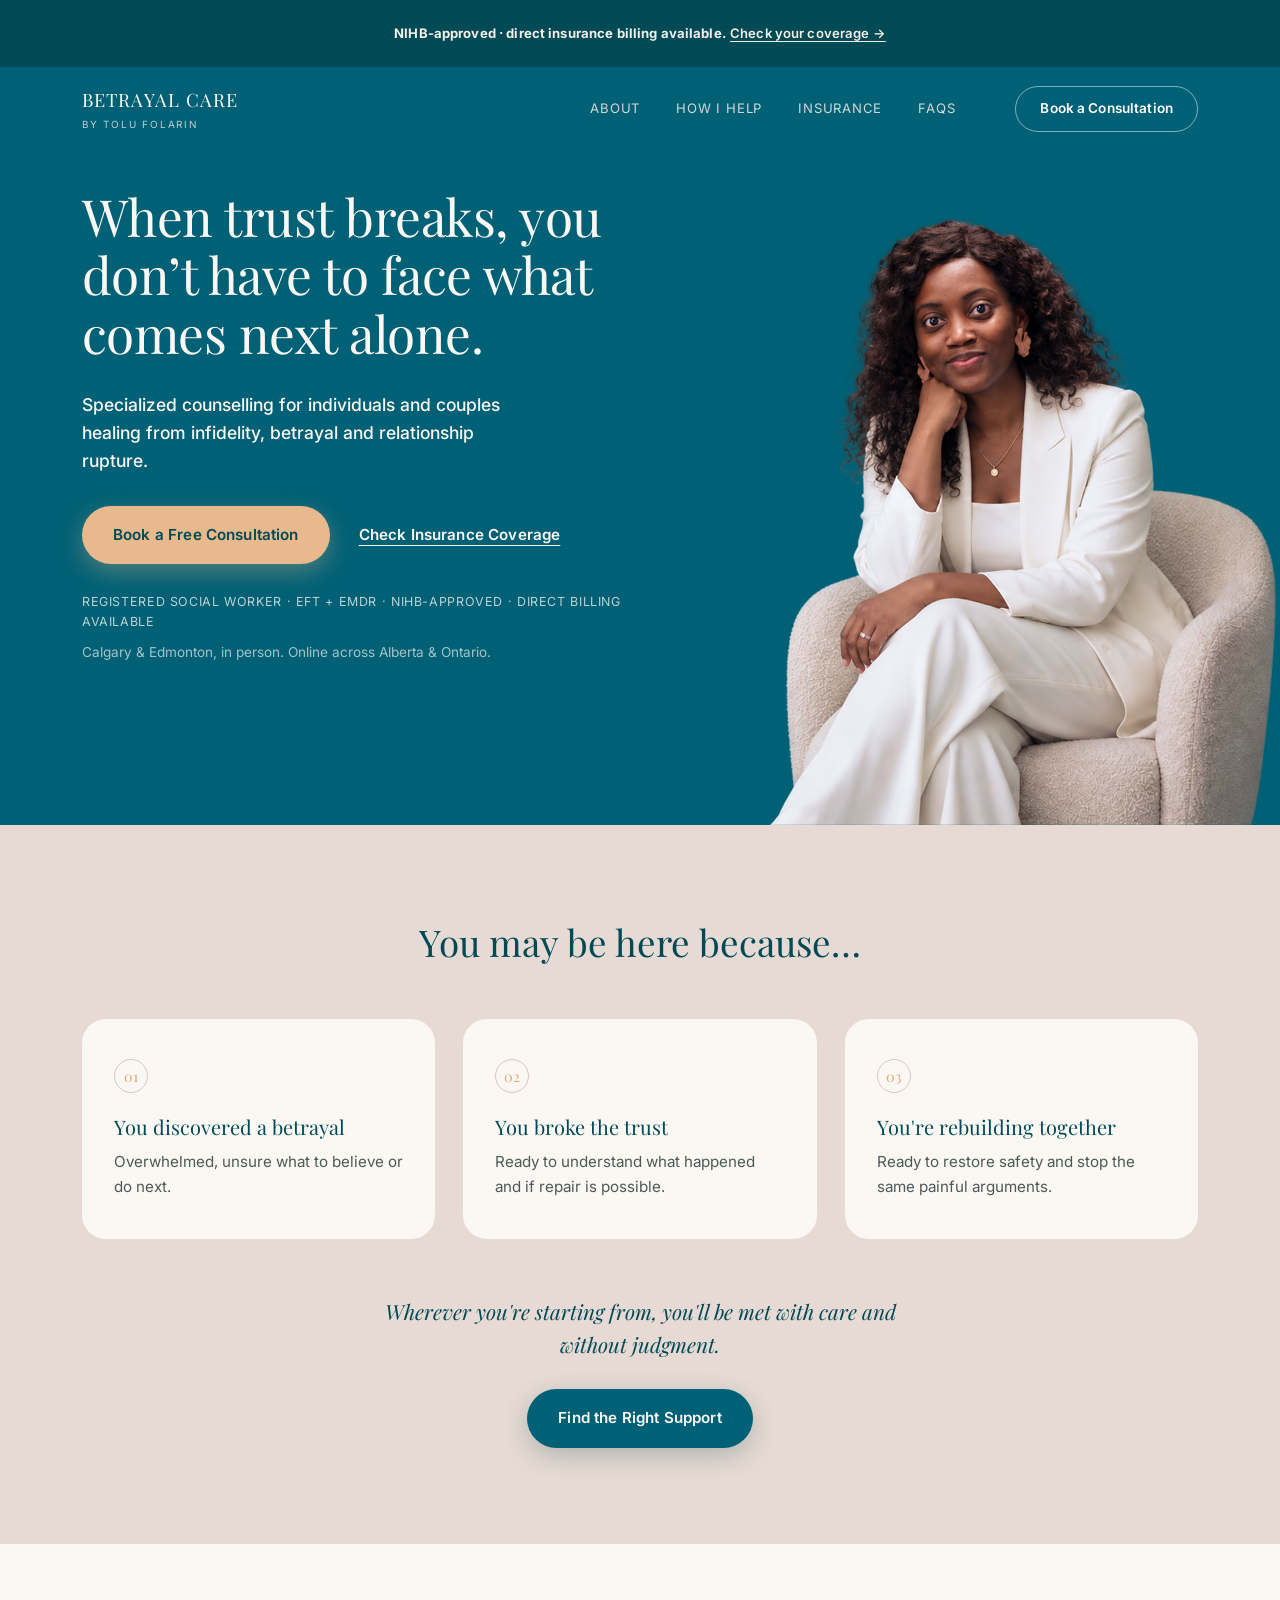
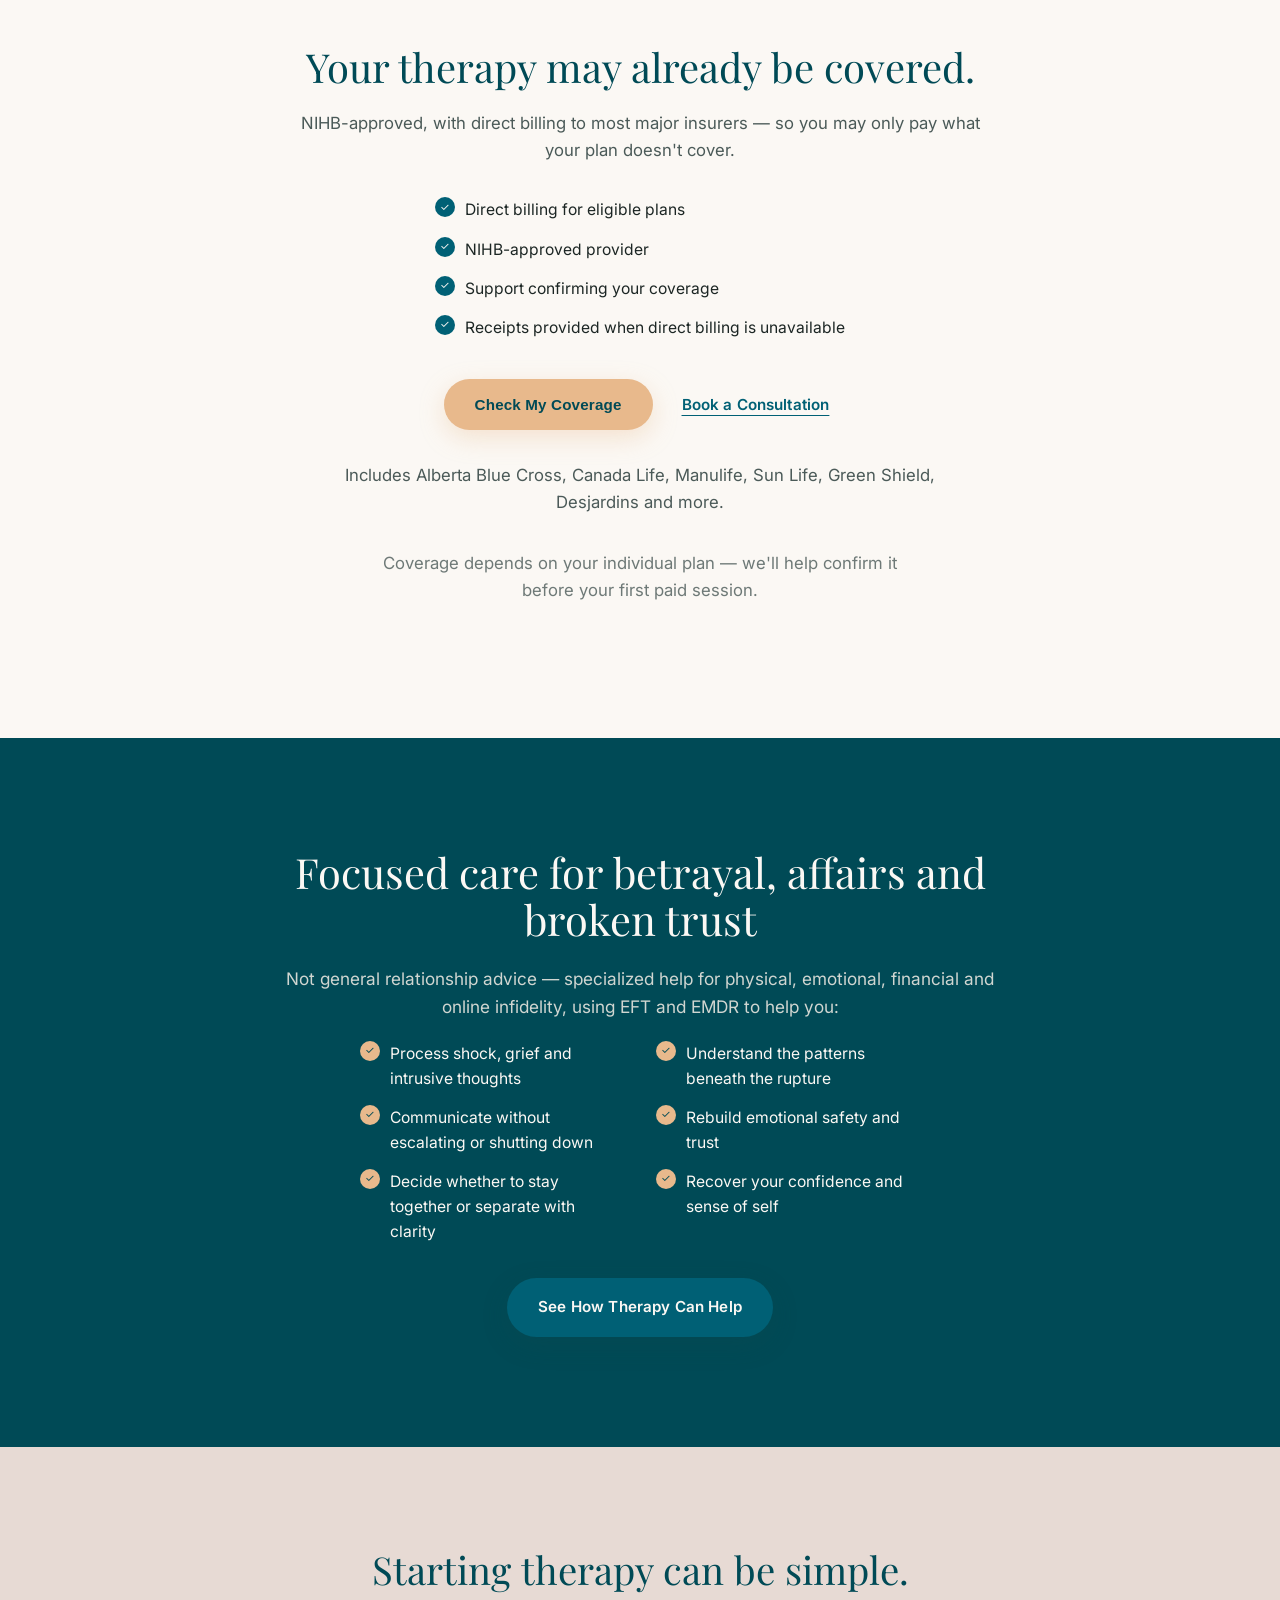
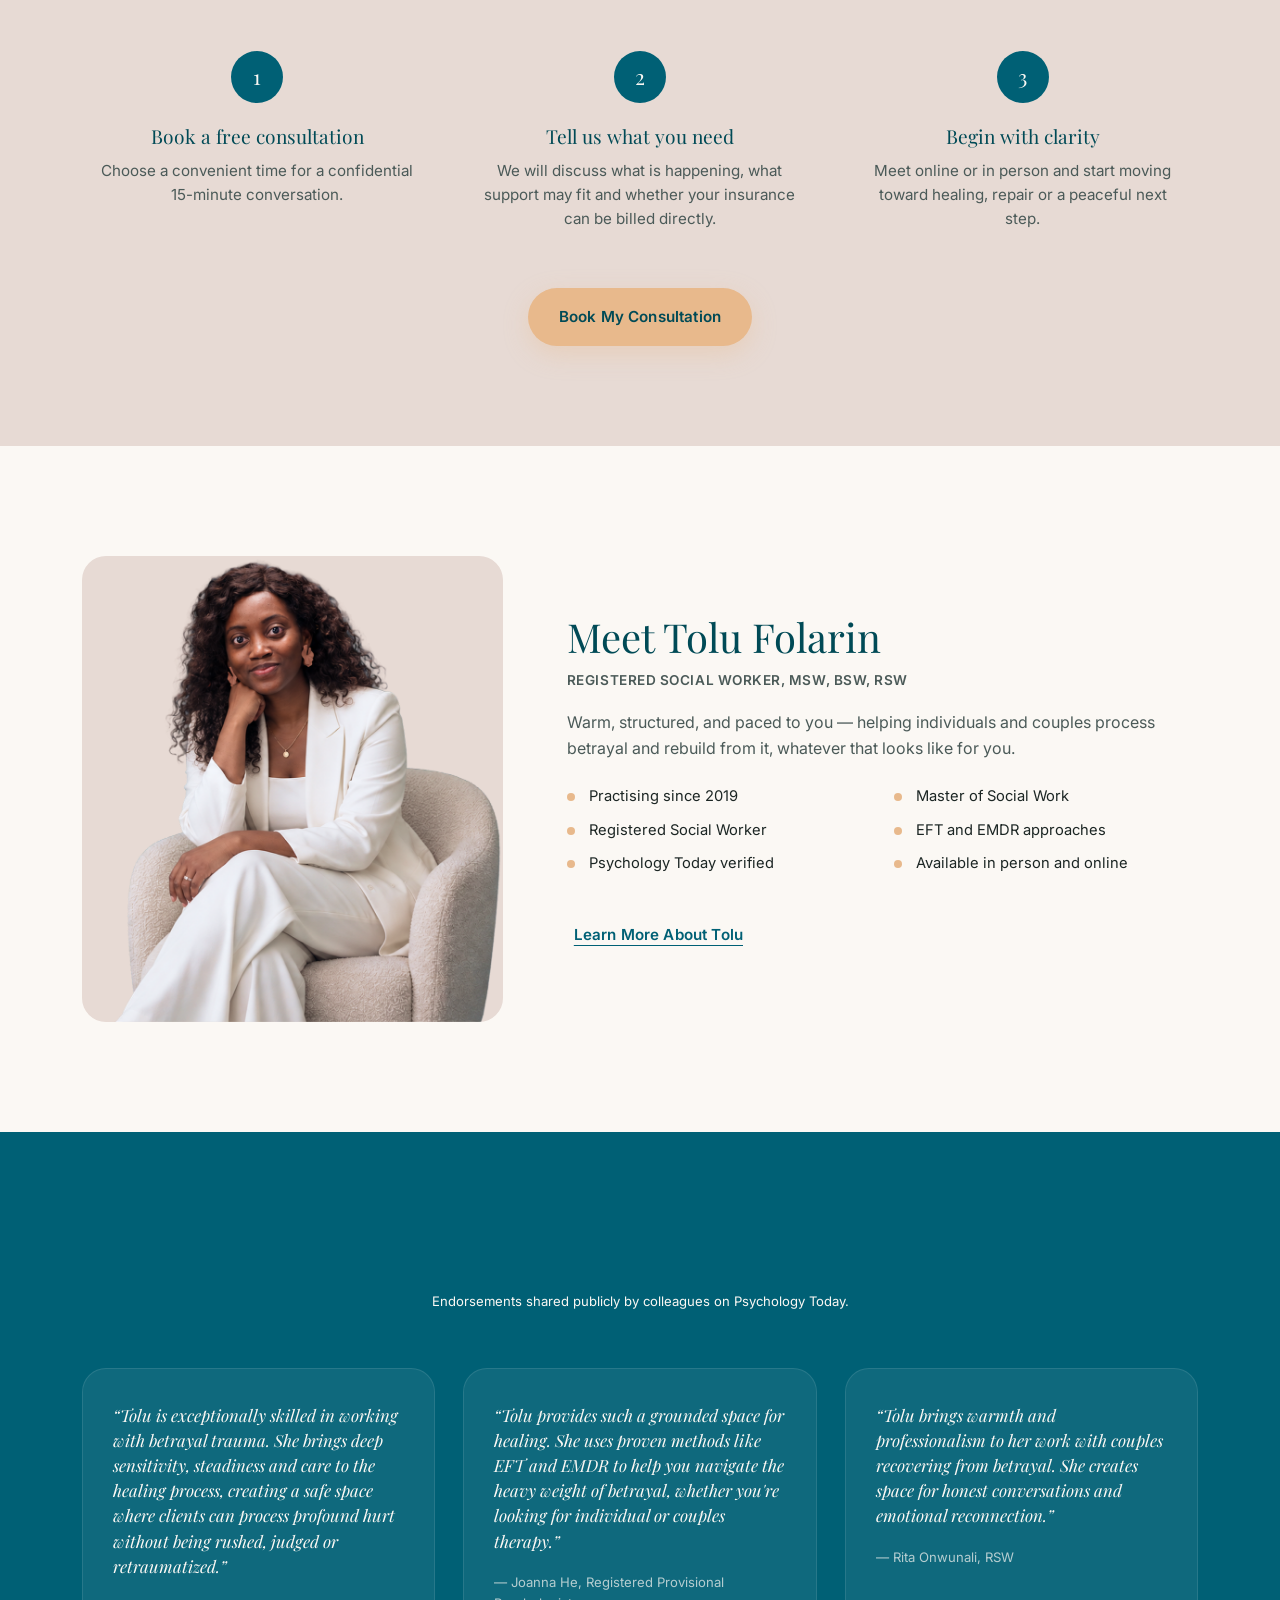
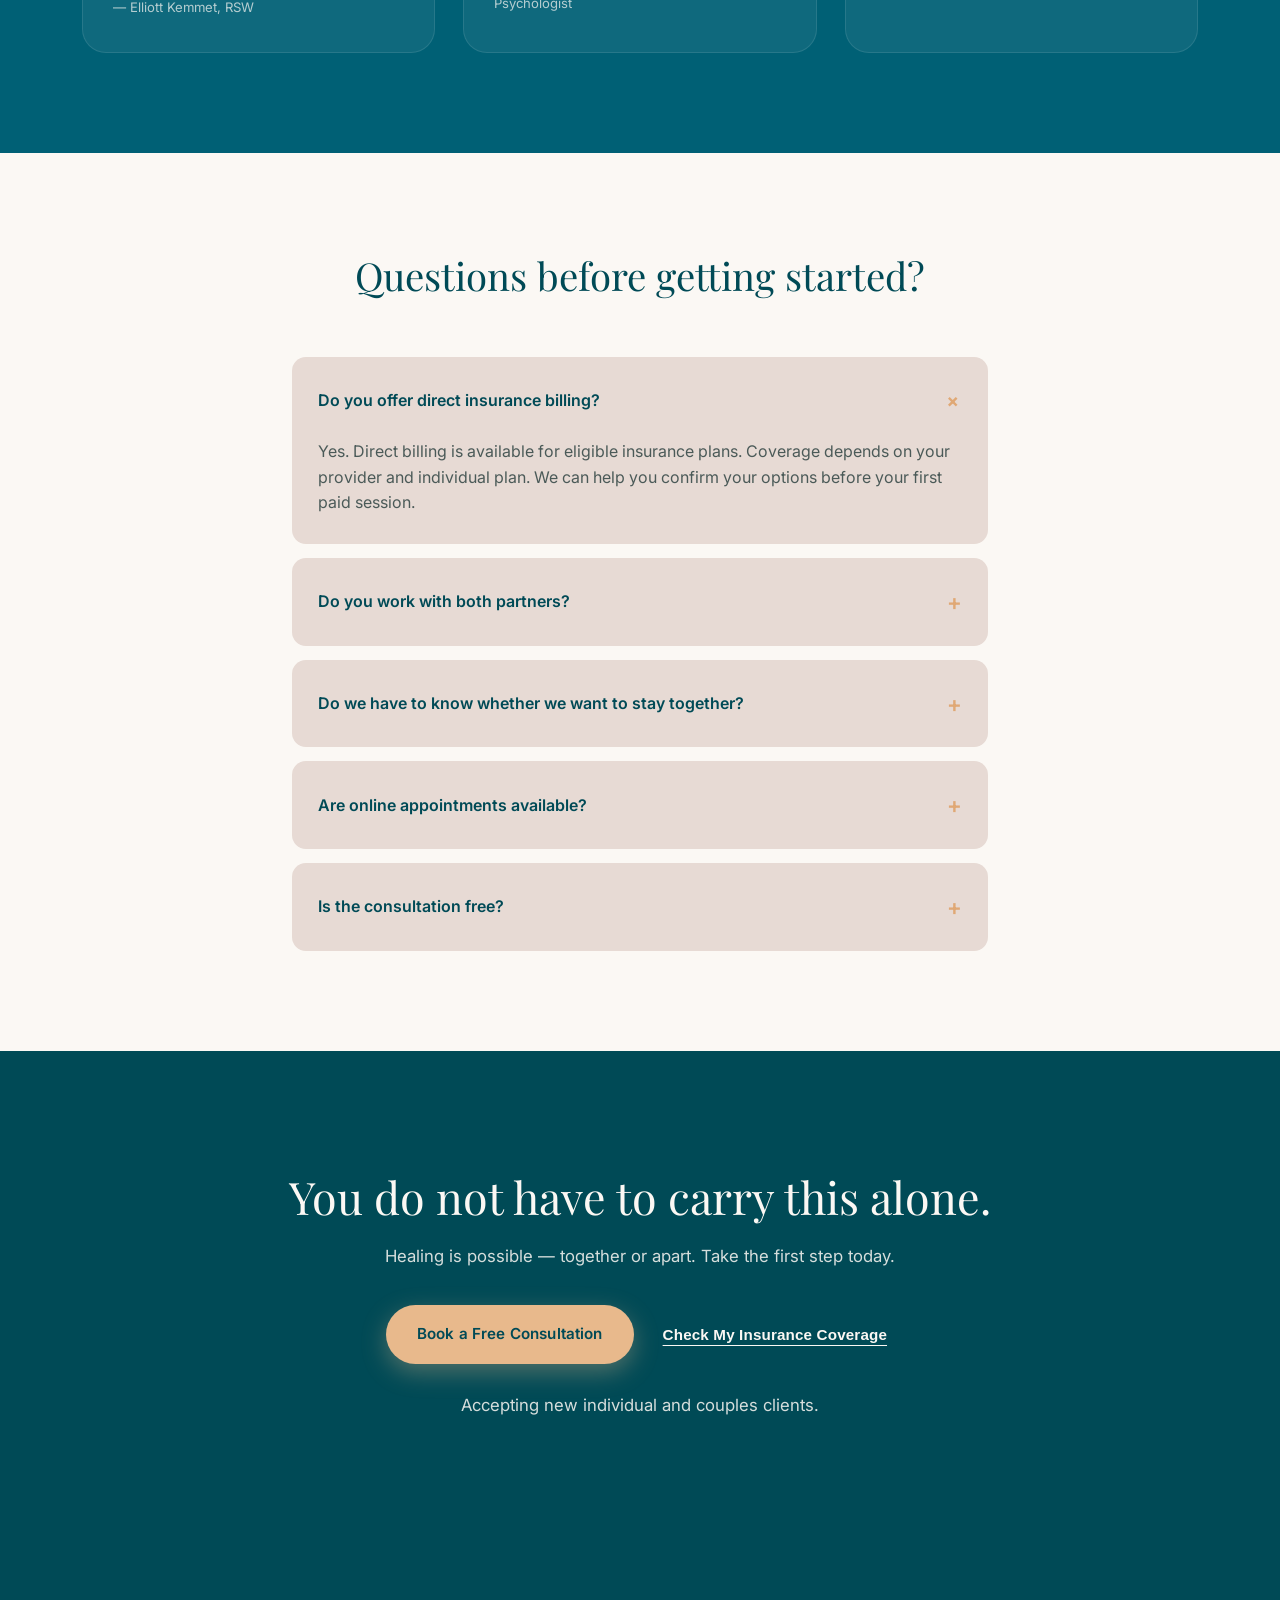
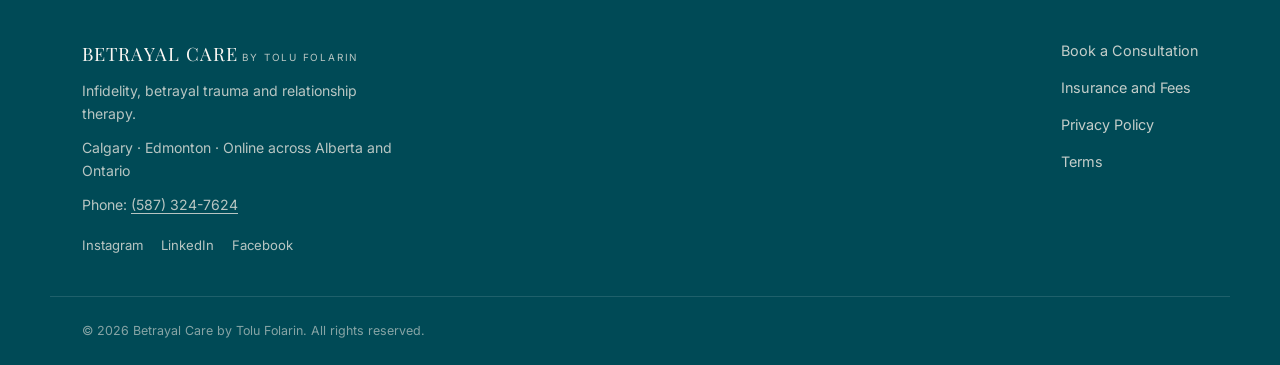
==== index.html @ 1c156879 "Initial Tolu Folarin website" ====
<!DOCTYPE html>
<html lang="en">
<head>
<meta charset="UTF-8" />
<meta name="viewport" content="width=device-width, initial-scale=1.0" />
<title>Betrayal Care by Tolu Folarin | Infidelity & Betrayal Trauma Therapy</title>
<meta name="description" content="Specialized counselling for individuals and couples healing from infidelity, betrayal and relationship rupture. Direct insurance billing available. Book a free 15-minute consultation." />
<link rel="preconnect" href="https://fonts.googleapis.com">
<link rel="preconnect" href="https://fonts.gstatic.com" crossorigin>
<link href="https://fonts.googleapis.com/css2?family=Playfair+Display:ital,wght@0,400;0,500;0,600;0,700;1,400;1,500&family=Inter:wght@400;500;600;700&display=swap" rel="stylesheet">
<link rel="stylesheet" href="css/style.css">
</head>
<body>

<!-- Announcement bar -->
<div class="announce-bar">
  <p><strong>NIHB-approved &middot; direct insurance billing available.</strong> <a href="#insurance" class="announce-link">Check your coverage &rarr;</a></p>
</div>

<!-- Header / Nav -->
<header class="site-header" id="site-header">
  <div class="container header-inner">
    <a href="#top" class="logo">
      <span class="logo-main">Betrayal Care</span>
      <span class="logo-sub">by Tolu Folarin</span>
    </a>
    <nav class="main-nav" id="main-nav">
      <a href="#about">About</a>
      <a href="#how-i-help">How I Help</a>
      <a href="#insurance">Insurance</a>
      <a href="#faq">FAQs</a>
    </nav>
    <a href="https://calendly.com/toluladefolarin" target="_blank" rel="noopener" class="btn btn-outline nav-cta">Book a Consultation</a>
    <button class="nav-toggle" id="nav-toggle" aria-label="Open menu" aria-expanded="false">
      <span></span><span></span><span></span>
    </button>
  </div>
</header>

<main id="top">

  <!-- HERO -->
  <section class="hero">
    <div class="container hero-top reveal">
      <h1>When trust breaks, you don&rsquo;t have to face what comes next alone.</h1>
    </div>
    <div class="hero-media reveal" aria-hidden="true">
      <img src="assets/tolu-portrait.png" alt="Tolu Folarin, Registered Social Worker, sitting in a chair" class="hero-portrait" />
    </div>
    <div class="container hero-bottom reveal">
      <p class="hero-lede">Specialized counselling for individuals and couples healing from infidelity, betrayal and relationship rupture.</p>
      <div class="hero-actions">
        <a href="https://calendly.com/toluladefolarin" target="_blank" rel="noopener" class="btn btn-primary">Book a Free Consultation</a>
        <a href="#insurance" class="btn btn-link">Check Insurance Coverage</a>
      </div>
      <p class="trust-line">Registered Social Worker &middot; EFT + EMDR &middot; NIHB-Approved &middot; Direct Billing Available</p>
      <p class="location-line">Calgary &amp; Edmonton, in person. Online across Alberta &amp; Ontario.</p>
    </div>
  </section>

  <!-- IDENTIFICATION SECTION -->
  <section class="identify" id="identify">
    <div class="container">
      <h2 class="section-kicker reveal">You may be here because&hellip;</h2>
      <div class="identify-grid">
        <div class="identify-card reveal">
          <span class="identify-num">01</span>
          <h3>You discovered a betrayal</h3>
          <p>Overwhelmed, unsure what to believe or do next.</p>
        </div>
        <div class="identify-card reveal">
          <span class="identify-num">02</span>
          <h3>You broke the trust</h3>
          <p>Ready to understand what happened and if repair is possible.</p>
        </div>
        <div class="identify-card reveal">
          <span class="identify-num">03</span>
          <h3>You're rebuilding together</h3>
          <p>Ready to restore safety and stop the same painful arguments.</p>
        </div>
      </div>
      <div class="identify-close reveal">
        <p>Wherever you're starting from, you'll be met with care and without judgment.</p>
        <a href="#how-i-help" class="btn btn-primary-dark">Find the Right Support</a>
      </div>
    </div>
  </section>

  <!-- INSURANCE SECTION -->
  <section class="insurance" id="insurance">
    <div class="container insurance-inner">
      <div class="insurance-copy reveal">
        <h2>Your therapy may already be covered.</h2>
        <p>NIHB-approved, with direct billing to most major insurers &mdash; so you may only pay what your plan doesn't cover.</p>
        <ul class="check-list">
          <li>Direct billing for eligible plans</li>
          <li>NIHB-approved provider</li>
          <li>Support confirming your coverage</li>
          <li>Receipts provided when direct billing is unavailable</li>
        </ul>
        <div class="hero-actions">
          <button class="btn btn-primary" id="open-coverage-form">Check My Coverage</button>
          <a href="https://calendly.com/toluladefolarin" target="_blank" rel="noopener" class="btn btn-link">Book a Consultation</a>
        </div>
        <p class="insurer-list">Includes Alberta Blue Cross, Canada Life, Manulife, Sun Life, Green Shield, Desjardins and more.</p>
        <p class="disclaimer">Coverage depends on your individual plan &mdash; we'll help confirm it before your first paid session.</p>
      </div>
    </div>
  </section>

  <!-- SPECIALIZED CARE -->
  <section class="specialized" id="how-i-help">
    <div class="container specialized-inner">
      <div class="specialized-copy reveal">
        <h2>Focused care for betrayal, affairs and broken trust</h2>
        <p class="lede">Not general relationship advice &mdash; specialized help for physical, emotional, financial and online infidelity, using EFT and EMDR to help you:</p>
        <ul class="check-list two-col">
          <li>Process shock, grief and intrusive thoughts</li>
          <li>Understand the patterns beneath the rupture</li>
          <li>Communicate without escalating or shutting down</li>
          <li>Rebuild emotional safety and trust</li>
          <li>Decide whether to stay together or separate with clarity</li>
          <li>Recover your confidence and sense of self</li>
        </ul>
        <a href="#process" class="btn btn-primary-dark">See How Therapy Can Help</a>
      </div>
    </div>
  </section>

  <!-- PROCESS -->
  <section class="process" id="process">
    <div class="container">
      <h2 class="section-title reveal">Starting therapy can be simple.</h2>
      <div class="process-grid">
        <div class="process-step reveal">
          <span class="process-num">1</span>
          <h3>Book a free consultation</h3>
          <p>Choose a convenient time for a confidential 15-minute conversation.</p>
        </div>
        <div class="process-step reveal">
          <span class="process-num">2</span>
          <h3>Tell us what you need</h3>
          <p>We will discuss what is happening, what support may fit and whether your insurance can be billed directly.</p>
        </div>
        <div class="process-step reveal">
          <span class="process-num">3</span>
          <h3>Begin with clarity</h3>
          <p>Meet online or in person and start moving toward healing, repair or a peaceful next step.</p>
        </div>
      </div>
      <div class="process-cta reveal">
        <a href="https://calendly.com/toluladefolarin" target="_blank" rel="noopener" class="btn btn-primary">Book My Consultation</a>
      </div>
    </div>
  </section>

  <!-- ABOUT -->
  <section class="about" id="about">
    <div class="container about-inner">
      <div class="about-media reveal">
        <img src="assets/tolu-portrait.png" alt="Tolu Folarin" />
      </div>
      <div class="about-copy reveal">
        <h2>Meet Tolu Folarin</h2>
        <p class="about-credentials">Registered Social Worker, MSW, BSW, RSW</p>
        <p>Warm, structured, and paced to you &mdash; helping individuals and couples process betrayal and rebuild from it, whatever that looks like for you.</p>
        <ul class="trust-points">
          <li>Practising since 2019</li>
          <li>Master of Social Work</li>
          <li>Registered Social Worker</li>
          <li>EFT and EMDR approaches</li>
          <li>Psychology Today verified</li>
          <li>Available in person and online</li>
        </ul>
        <a href="https://www.psychologytoday.com/ca/therapists/tolu-folarin-infidelity-betrayal-trauma-therapy-calgary-ab/1690130" target="_blank" rel="noopener" class="btn btn-link">Learn More About Tolu</a>
      </div>
    </div>
  </section>

  <!-- TESTIMONIALS -->
  <section class="testimonials" id="testimonials">
    <div class="container">
      <h2 class="section-title reveal">Trusted by fellow professionals</h2>
      <p class="testimonial-note reveal">Endorsements shared publicly by colleagues on Psychology Today.</p>
      <div class="testimonial-grid">
        <blockquote class="testimonial reveal">
          <p>&ldquo;Tolu is exceptionally skilled in working with betrayal trauma. She brings deep sensitivity, steadiness and care to the healing process, creating a safe space where clients can process profound hurt without being rushed, judged or retraumatized.&rdquo;</p>
          <footer>&mdash; Elliott Kemmet, RSW</footer>
        </blockquote>
        <blockquote class="testimonial reveal">
          <p>&ldquo;Tolu provides such a grounded space for healing. She uses proven methods like EFT and EMDR to help you navigate the heavy weight of betrayal, whether you're looking for individual or couples therapy.&rdquo;</p>
          <footer>&mdash; Joanna He, Registered Provisional Psychologist</footer>
        </blockquote>
        <blockquote class="testimonial reveal">
          <p>&ldquo;Tolu brings warmth and professionalism to her work with couples recovering from betrayal. She creates space for honest conversations and emotional reconnection.&rdquo;</p>
          <footer>&mdash; Rita Onwunali, RSW</footer>
        </blockquote>
      </div>
    </div>
  </section>

  <!-- FAQ -->
  <section class="faq" id="faq">
    <div class="container faq-inner">
      <h2 class="section-title reveal">Questions before getting started?</h2>
      <div class="faq-list">
        <details class="faq-item reveal" open>
          <summary>Do you offer direct insurance billing?</summary>
          <p>Yes. Direct billing is available for eligible insurance plans. Coverage depends on your provider and individual plan. We can help you confirm your options before your first paid session.</p>
        </details>
        <details class="faq-item reveal">
          <summary>Do you work with both partners?</summary>
          <p>Yes. Tolu works with couples as well as individuals who have been betrayed or were responsible for the betrayal.</p>
        </details>
        <details class="faq-item reveal">
          <summary>Do we have to know whether we want to stay together?</summary>
          <p>No. You do not need to make that decision before beginning therapy. Sessions can help you process what happened and determine your next step with greater clarity.</p>
        </details>
        <details class="faq-item reveal">
          <summary>Are online appointments available?</summary>
          <p>Yes. Secure online sessions are available across Alberta and Ontario, with in-person options in Calgary and Edmonton.</p>
        </details>
        <details class="faq-item reveal">
          <summary>Is the consultation free?</summary>
          <p>Yes. The initial 15-minute consultation is free and helps determine whether the service is the right fit for you.</p>
        </details>
      </div>
    </div>
  </section>

  <!-- FINAL CTA -->
  <section class="final-cta" id="book">
    <div class="container reveal">
      <h2>You do not have to carry this alone.</h2>
      <p>Healing is possible &mdash; together or apart. Take the first step today.</p>
      <div class="hero-actions center">
        <a href="https://calendly.com/toluladefolarin" target="_blank" rel="noopener" class="btn btn-primary">Book a Free Consultation</a>
        <button class="btn btn-link btn-link-light" id="open-coverage-form-2">Check My Insurance Coverage</button>
      </div>
      <p class="accepting-line">Accepting new individual and couples clients.</p>
    </div>
  </section>

</main>

<!-- FOOTER -->
<footer class="site-footer">
  <div class="container footer-inner">
    <div class="footer-brand">
      <span class="logo-main">Betrayal Care</span>
      <span class="logo-sub">by Tolu Folarin</span>
      <p>Infidelity, betrayal trauma and relationship therapy.</p>
      <p class="footer-location">Calgary &middot; Edmonton &middot; Online across Alberta and Ontario</p>
      <p class="footer-phone">Phone: <a href="tel:5873247624">(587) 324-7624</a></p>
      <div class="footer-social">
        <a href="https://www.instagram.com/tolu_folarin" target="_blank" rel="noopener">Instagram</a>
        <a href="https://www.linkedin.com/in/tolulade-folarin/" target="_blank" rel="noopener">LinkedIn</a>
        <a href="https://www.facebook.com/share/7ZRstHZGV8TfETGj/?mibextid=qi2Omg" target="_blank" rel="noopener">Facebook</a>
      </div>
    </div>
    <div class="footer-links">
      <a href="https://calendly.com/toluladefolarin" target="_blank" rel="noopener">Book a Consultation</a>
      <a href="#insurance">Insurance and Fees</a>
      <a href="#">Privacy Policy</a>
      <a href="#">Terms</a>
    </div>
  </div>
  <div class="container footer-bottom">
    <p>&copy; <span id="year"></span> Betrayal Care by Tolu Folarin. All rights reserved.</p>
  </div>
</footer>

<!-- COVERAGE FORM MODAL -->
<div class="modal-overlay" id="coverage-modal">
  <div class="modal" role="dialog" aria-modal="true" aria-labelledby="modal-title">
    <button class="modal-close" id="modal-close" aria-label="Close">&times;</button>
    <h3 id="modal-title">Check my insurance coverage</h3>
    <p class="modal-sub">Share a few details and we will confirm what your plan covers before you book a paid session.</p>
    <form id="coverage-form">
      <label>Full name<input type="text" name="name" required></label>
      <label>Email<input type="email" name="email" required></label>
      <label>Phone number<input type="tel" name="phone" required></label>
      <label>Insurance provider<input type="text" name="provider"></label>
      <label>Type of therapy
        <select name="therapyType">
          <option value="individual">Individual therapy</option>
          <option value="couples">Couples therapy</option>
        </select>
      </label>
      <label>Preferred contact method
        <select name="contactMethod">
          <option value="email">Email</option>
          <option value="phone">Phone</option>
        </select>
      </label>
      <button type="submit" class="btn btn-primary btn-full">Send My Request</button>
      <p class="form-note">We will never ask for full policy numbers through this form.</p>
    </form>
    <div class="form-success" id="form-success" hidden>
      <p>Thank you. We will be in touch shortly to confirm your coverage.</p>
    </div>
  </div>
</div>

<script src="js/main.js"></script>
</body>
</html>
---- css/style.css ----
/* =========================================================
   Betrayal Care by Tolu Folarin — Stylesheet
   Palette: deep teal, warm cream, dusty blush, soft peach
   ========================================================= */

:root {
  --teal-900: #004a56;
  --teal-800: #006075;
  --teal-700: #0d7690;
  --cream-050: #fbf8f4;
  --cream-100: #f5efe7;
  --blush-200: #e7dad4;
  --blush-300: #d9c7bf;
  --peach-400: #e8b98c;
  --peach-500: #e0a875;
  --ink-900: #1c2624;
  --ink-600: #4b5a58;
  --white: #ffffff;

  --font-serif: "Playfair Display", Georgia, serif;
  --font-sans: "Inter", -apple-system, BlinkMacSystemFont, sans-serif;

  --container-width: 1180px;
  --radius-md: 14px;
  --radius-lg: 24px;
  --transition: 0.35s cubic-bezier(0.22, 1, 0.36, 1);
}

* { box-sizing: border-box; }
html { scroll-behavior: smooth; }

body {
  margin: 0;
  font-family: var(--font-sans);
  color: var(--ink-900);
  background: var(--cream-050);
  line-height: 1.6;
  -webkit-font-smoothing: antialiased;
}

img { max-width: 100%; display: block; }
a { color: inherit; text-decoration: none; }
ul { list-style: none; margin: 0; padding: 0; }
h1, h2, h3 { font-family: var(--font-serif); font-weight: 400; line-height: 1.15; margin: 0; }

.container {
  max-width: var(--container-width);
  margin: 0 auto;
  padding-left: 32px;
  padding-right: 32px;
}

/* -------------------- Reveal animation -------------------- */
.reveal {
  opacity: 0;
  transform: translateY(24px);
  transition: opacity 0.8s ease, transform 0.8s cubic-bezier(0.22, 1, 0.36, 1);
}
.reveal.is-visible {
  opacity: 1;
  transform: translateY(0);
}
@media (prefers-reduced-motion: reduce) {
  .reveal { opacity: 1; transform: none; transition: none; }
}

/* -------------------- Buttons -------------------- */
.btn {
  display: inline-flex;
  align-items: center;
  justify-content: center;
  gap: 8px;
  padding: 16px 30px;
  border-radius: 100px;
  font-size: 0.95rem;
  font-weight: 600;
  letter-spacing: 0.01em;
  border: 1px solid transparent;
  cursor: pointer;
  transition: transform var(--transition), box-shadow var(--transition), background var(--transition), color var(--transition);
  white-space: nowrap;
}
.btn:hover { transform: translateY(-2px); }

.btn-primary {
  background: var(--peach-400);
  color: var(--teal-900);
  box-shadow: 0 8px 24px rgba(232, 185, 140, 0.35);
}
.btn-primary:hover { background: var(--peach-500); box-shadow: 0 12px 28px rgba(232, 185, 140, 0.45); }

.btn-primary-dark {
  background: var(--teal-800);
  color: var(--cream-050);
  box-shadow: 0 8px 24px rgba(14, 72, 76, 0.25);
}
.btn-primary-dark:hover { background: var(--teal-900); }

.btn-outline {
  border-color: rgba(255,255,255,0.5);
  color: var(--white);
  padding: 11px 24px;
  font-size: 0.85rem;
}
.btn-outline:hover { background: rgba(255,255,255,0.1); }

.btn-link {
  background: none;
  padding: 16px 6px;
  color: var(--teal-800);
  text-underline-offset: 5px;
  text-decoration: underline;
  font-weight: 600;
}
.btn-link:hover { color: var(--peach-500); transform: none; }
.btn-link-light { color: var(--cream-050); }
.btn-link-light:hover { color: var(--peach-400); }

.btn-full { width: 100%; }

/* -------------------- Announcement bar -------------------- */
.announce-bar {
  background: var(--teal-900);
  color: var(--cream-100);
  text-align: center;
  font-size: 0.82rem;
  padding: 10px 20px;
  letter-spacing: 0.01em;
}
.announce-link { text-decoration: underline; text-underline-offset: 3px; font-weight: 600; }

/* -------------------- Header -------------------- */
.site-header {
  position: sticky;
  top: 0;
  z-index: 50;
  background: var(--teal-800);
}
.header-inner {
  display: flex;
  align-items: center;
  justify-content: space-between;
  padding-top: 18px;
  padding-bottom: 18px;
  gap: 24px;
}
.logo { display: flex; flex-direction: column; color: var(--cream-050); }
.logo-main {
  font-family: var(--font-serif);
  font-size: 1.15rem;
  letter-spacing: 0.06em;
  text-transform: uppercase;
}
.logo-sub {
  font-size: 0.62rem;
  letter-spacing: 0.18em;
  text-transform: uppercase;
  opacity: 0.75;
  margin-top: 2px;
}
.main-nav {
  display: flex;
  gap: 36px;
  margin-left: auto;
  margin-right: 36px;
}
.main-nav a {
  color: var(--cream-100);
  font-size: 0.82rem;
  letter-spacing: 0.06em;
  text-transform: uppercase;
  opacity: 0.85;
  transition: opacity 0.2s ease;
}
.main-nav a:hover { opacity: 1; }
.nav-toggle {
  display: none;
  flex-direction: column;
  gap: 5px;
  background: none;
  border: none;
  cursor: pointer;
  padding: 6px;
}
.nav-toggle span { width: 22px; height: 2px; background: var(--cream-050); display: block; }

/* -------------------- Hero -------------------- */
/*
  Desktop sizing model: the portrait's HEIGHT is the driver (set directly,
  via --media-h), not the text column's height. The section's min-height is
  derived from that same variable, so the image can be enlarged/moved by
  changing one number, with no separate "reserved space" to keep in sync.
  The image is bottom-anchored (bottom:0) and sized by height only — width
  is intrinsic (auto) so its natural proportions are never stretched.
*/
.hero {
  --media-h: clamp(600px, 48vw, 780px);
  background: var(--teal-800);
  color: var(--cream-050);
  overflow: hidden;
  position: relative;
  min-height: calc(var(--media-h) + 60px);
}
.hero-top {
  position: relative;
  z-index: 2;
  padding-top: 36px;
}
.hero-bottom {
  position: relative;
  z-index: 2;
  padding-bottom: 64px;
}
.hero h1 {
  font-size: clamp(2.3rem, 4vw, 3.2rem);
  margin-bottom: 0;
  max-width: 540px;
  letter-spacing: -0.01em;
}
.hero-lede { font-size: 1.1rem; font-weight: 500; margin: 28px 0 30px; max-width: 460px; }
.hero-actions { display: flex; align-items: center; flex-wrap: wrap; gap: 16px 22px; margin-bottom: 28px; }
.hero-actions.center { justify-content: center; }
.hero-actions .btn-link { color: var(--cream-050); }
.trust-line {
  font-size: 0.78rem;
  letter-spacing: 0.05em;
  text-transform: uppercase;
  opacity: 0.75;
  margin: 0 0 10px;
  max-width: 540px;
}
.location-line { font-size: 0.85rem; opacity: 0.65; margin: 0; }

/* Desktop: bold portrait anchored to the hero's bottom-right, sized by
   height so it stays large and keeps its natural proportions. */
.hero-media {
  position: absolute;
  bottom: 0;
  right: 0;
  height: var(--media-h);
  width: auto;
  z-index: 1;
  pointer-events: none;
}
.hero-portrait {
  display: block;
  height: 100%;
  width: auto;
  object-fit: contain;
  object-position: bottom right;
}
@media (max-width: 1240px) {
  .hero { --media-h: clamp(500px, 52vw, 640px); }
  .hero h1, .trust-line, .hero-lede { max-width: 420px; }
}

/* -------------------- Identify section -------------------- */
.identify { background: var(--blush-200); padding: 96px 0; }
.section-kicker {
  font-size: clamp(1.7rem, 3vw, 2.3rem);
  text-align: center;
  margin-bottom: 56px;
  color: var(--teal-900);
}
.identify-grid {
  display: grid;
  grid-template-columns: repeat(3, 1fr);
  gap: 28px;
  margin-bottom: 56px;
}
.identify-card {
  background: var(--cream-050);
  border-radius: var(--radius-lg);
  padding: 40px 32px;
  transition: transform var(--transition), box-shadow var(--transition);
}
.identify-card:hover { transform: translateY(-6px); box-shadow: 0 20px 40px rgba(12, 63, 66, 0.08); }
.identify-num {
  display: inline-block;
  font-family: var(--font-serif);
  font-size: 0.9rem;
  color: var(--peach-500);
  border: 1px solid var(--blush-300);
  border-radius: 50%;
  width: 34px; height: 34px;
  line-height: 32px;
  text-align: center;
  margin-bottom: 22px;
}
.identify-card h3 { font-size: 1.25rem; margin-bottom: 12px; color: var(--teal-900); }
.identify-card p { margin: 0; color: var(--ink-600); font-size: 0.95rem; }
.identify-close { text-align: center; }
.identify-close p {
  font-family: var(--font-serif);
  font-style: italic;
  font-size: 1.3rem;
  color: var(--teal-900);
  margin: 0 auto 28px;
  max-width: 560px;
}

/* -------------------- Insurance section -------------------- */
.insurance { background: var(--cream-050); padding: 100px 0; }
.insurance-inner { display: flex; justify-content: center; }
.insurance-copy { max-width: 700px; text-align: center; }
.insurance-copy h2 {
  font-size: clamp(1.8rem, 3.4vw, 2.5rem);
  color: var(--teal-900);
  margin-bottom: 20px;
}
.insurance-copy > p { font-size: 1.05rem; color: var(--ink-600); margin-bottom: 34px; }
.check-list {
  display: inline-grid;
  text-align: left;
  gap: 14px;
  margin: 0 auto 36px;
}
.check-list.two-col { grid-template-columns: 1fr 1fr; column-gap: 32px; text-align: left; margin: 0 0 34px; display: grid; }
.check-list li {
  position: relative;
  padding-left: 30px;
  font-size: 0.98rem;
  color: var(--ink-900);
}
.check-list li::before {
  content: "\2713";
  position: absolute;
  left: 0; top: 0;
  width: 20px; height: 20px;
  border-radius: 50%;
  background: var(--teal-800);
  color: var(--cream-050);
  font-size: 0.68rem;
  display: flex;
  align-items: center;
  justify-content: center;
}
.insurance .hero-actions { justify-content: center; }
.insurance .btn-link { color: var(--teal-800); }
.insurer-list { font-size: 0.85rem; color: var(--ink-600); max-width: 620px; margin: 0 auto 14px; }
.disclaimer { font-size: 0.82rem; color: var(--ink-600); opacity: 0.8; max-width: 560px; margin: 0 auto; }

/* -------------------- Specialized care -------------------- */
.specialized { background: var(--teal-900); color: var(--cream-050); padding: 110px 0; }
.specialized-inner { display: flex; justify-content: center; }
.specialized-copy { max-width: 720px; text-align: center; }
.specialized h2 { font-size: clamp(1.9rem, 3.6vw, 2.6rem); margin-bottom: 22px; }
.specialized .lede { font-size: 1.08rem; opacity: 0.85; margin-bottom: 30px; }
.specialized > .specialized-inner .specialized-copy > p { color: var(--cream-100); margin-bottom: 20px; }
.specialized .check-list.two-col { justify-content: center; margin-left: auto; margin-right: auto; max-width: 560px; }
.specialized .check-list li { color: var(--cream-050); }
.specialized .check-list li::before { background: var(--peach-400); color: var(--teal-900); }

/* -------------------- Process -------------------- */
.process { background: var(--blush-200); padding: 100px 0; }
.section-title {
  font-size: clamp(1.8rem, 3.2vw, 2.4rem);
  text-align: center;
  color: var(--teal-900);
  margin-bottom: 60px;
}
.process-grid {
  display: grid;
  grid-template-columns: repeat(3, 1fr);
  gap: 32px;
  margin-bottom: 56px;
}
.process-step { text-align: center; padding: 0 12px; }
.process-num {
  display: inline-flex;
  align-items: center;
  justify-content: center;
  width: 52px; height: 52px;
  border-radius: 50%;
  background: var(--teal-800);
  color: var(--cream-050);
  font-family: var(--font-serif);
  font-size: 1.3rem;
  margin-bottom: 22px;
}
.process-step h3 { font-size: 1.2rem; color: var(--teal-900); margin-bottom: 12px; }
.process-step p { color: var(--ink-600); font-size: 0.95rem; margin: 0; }
.process-cta { text-align: center; }

/* -------------------- About -------------------- */
.about { background: var(--cream-050); padding: 110px 0; }
.about-inner {
  display: grid;
  grid-template-columns: 0.8fr 1.2fr;
  gap: 64px;
  align-items: center;
}
.about-media img {
  border-radius: var(--radius-lg);
  background: var(--blush-200);
}
.about h2 { font-size: clamp(1.9rem, 3.4vw, 2.5rem); color: var(--teal-900); margin-bottom: 10px; }
.about-credentials { font-size: 0.85rem; letter-spacing: 0.04em; text-transform: uppercase; color: var(--peach-500); font-weight: 600; margin-bottom: 22px; }
.about-copy p { color: var(--ink-600); margin: 0 0 18px; }
.trust-points {
  display: grid;
  grid-template-columns: 1fr 1fr;
  gap: 10px 24px;
  margin: 24px 0 30px;
}
.trust-points li {
  position: relative;
  padding-left: 22px;
  font-size: 0.92rem;
  color: var(--ink-900);
}
.trust-points li::before {
  content: "";
  position: absolute;
  left: 0; top: 8px;
  width: 8px; height: 8px;
  border-radius: 50%;
  background: var(--peach-400);
}

/* -------------------- Testimonials -------------------- */
.testimonials { background: var(--teal-800); color: var(--cream-050); padding: 100px 0; }
.testimonials .section-title { color: var(--cream-050); margin-bottom: 14px; }
.testimonial-note { text-align: center; font-size: 0.82rem; opacity: 0.65; margin: 0 0 56px; }
.testimonial-grid {
  display: grid;
  grid-template-columns: repeat(3, 1fr);
  gap: 28px;
}
.testimonial {
  margin: 0;
  background: rgba(255,255,255,0.06);
  border: 1px solid rgba(255,255,255,0.1);
  border-radius: var(--radius-lg);
  padding: 34px 30px;
}
.testimonial p {
  font-family: var(--font-serif);
  font-style: italic;
  font-size: 1.05rem;
  line-height: 1.5;
  margin: 0 0 18px;
}
.testimonial footer { font-size: 0.82rem; opacity: 0.7; }

/* -------------------- FAQ -------------------- */
.faq { background: var(--cream-050); padding: 100px 0; }
.faq-inner { max-width: 760px; margin: 0 auto; }
.faq-list { display: flex; flex-direction: column; gap: 14px; }
.faq-item {
  background: var(--blush-200);
  border-radius: var(--radius-md);
  padding: 6px 26px;
}
.faq-item summary {
  cursor: pointer;
  list-style: none;
  padding: 20px 0;
  font-weight: 600;
  color: var(--teal-900);
  display: flex;
  align-items: center;
  justify-content: space-between;
}
.faq-item summary::-webkit-details-marker { display: none; }
.faq-item summary::after {
  content: "+";
  font-size: 1.4rem;
  color: var(--peach-500);
  transition: transform 0.3s ease;
  margin-left: 12px;
}
.faq-item[open] summary::after { transform: rotate(45deg); }
.faq-item p { margin: 0 0 22px; color: var(--ink-600); }

/* -------------------- Final CTA -------------------- */
.final-cta {
  background: var(--teal-900);
  color: var(--cream-050);
  text-align: center;
  padding: 120px 0;
}
.final-cta h2 { font-size: clamp(2rem, 4vw, 2.8rem); margin-bottom: 20px; }
.final-cta p { font-size: 1.05rem; opacity: 0.85; max-width: 600px; margin: 0 auto 36px; }
.accepting-line { font-size: 0.85rem; opacity: 0.65; margin-top: 30px; }

/* -------------------- Footer -------------------- */
.site-footer { background: var(--teal-900); color: var(--cream-100); padding: 64px 0 24px; }
.footer-inner {
  display: flex;
  justify-content: space-between;
  flex-wrap: wrap;
  gap: 40px;
  padding-bottom: 40px;
  border-bottom: 1px solid rgba(255,255,255,0.12);
}
.footer-brand p { margin: 12px 0 0; font-size: 0.88rem; opacity: 0.75; max-width: 320px; }
.footer-brand .logo-main { color: var(--cream-050); }
.footer-brand a { text-decoration: underline; text-underline-offset: 3px; }
.footer-social { display: flex; gap: 18px; margin-top: 18px; }
.footer-social a { font-size: 0.82rem; opacity: 0.75; text-decoration: none; }
.footer-social a:hover { opacity: 1; }
.footer-links { display: flex; flex-direction: column; gap: 14px; align-self: flex-start; }
.footer-links a { font-size: 0.9rem; opacity: 0.8; transition: opacity 0.2s ease; }
.footer-links a:hover { opacity: 1; }
.footer-bottom { padding-top: 24px; }
.footer-bottom p { margin: 0; font-size: 0.78rem; opacity: 0.55; }

/* -------------------- Modal -------------------- */
.modal-overlay {
  position: fixed;
  inset: 0;
  background: rgba(12, 63, 66, 0.55);
  backdrop-filter: blur(3px);
  display: flex;
  align-items: center;
  justify-content: center;
  padding: 20px;
  z-index: 200;
  opacity: 0;
  visibility: hidden;
  transition: opacity 0.3s ease, visibility 0.3s ease;
}
.modal-overlay.is-open { opacity: 1; visibility: visible; }
.modal {
  background: var(--cream-050);
  border-radius: var(--radius-lg);
  padding: 44px 40px;
  max-width: 480px;
  width: 100%;
  max-height: 90vh;
  overflow-y: auto;
  position: relative;
  transform: translateY(16px) scale(0.98);
  transition: transform 0.3s ease;
}
.modal-overlay.is-open .modal { transform: translateY(0) scale(1); }
.modal h3 { font-size: 1.5rem; color: var(--teal-900); margin-bottom: 10px; }
.modal-sub { font-size: 0.92rem; color: var(--ink-600); margin: 0 0 26px; }
.modal-close {
  position: absolute;
  top: 18px; right: 18px;
  background: none;
  border: none;
  font-size: 1.6rem;
  line-height: 1;
  color: var(--ink-600);
  cursor: pointer;
}
#coverage-form { display: flex; flex-direction: column; gap: 16px; }
#coverage-form label {
  font-size: 0.82rem;
  font-weight: 600;
  color: var(--teal-900);
  display: flex;
  flex-direction: column;
  gap: 6px;
}
#coverage-form input, #coverage-form select {
  font-family: var(--font-sans);
  font-size: 0.95rem;
  padding: 12px 14px;
  border-radius: 10px;
  border: 1px solid var(--blush-300);
  background: var(--white);
  color: var(--ink-900);
}
#coverage-form input:focus, #coverage-form select:focus {
  outline: 2px solid var(--peach-400);
  outline-offset: 1px;
}
.form-note { font-size: 0.76rem; color: var(--ink-600); opacity: 0.75; text-align: center; margin: 4px 0 0; }
.form-success { text-align: center; padding: 20px 0; }
.form-success p { font-size: 1.05rem; color: var(--teal-900); }

/* -------------------- Responsive -------------------- */
@media (max-width: 980px) {
  .hero { min-height: 0; }
  .hero-top {
    max-width: 100%;
    text-align: center;
    padding-top: 24px;
    padding-bottom: 20px;
    display: flex;
    flex-direction: column;
    align-items: center;
  }
  .hero-bottom {
    max-width: 100%;
    text-align: center;
    padding-top: 32px;
    padding-bottom: 56px;
    /* Grounds the portrait at a section boundary instead of letting it float
       in the same flat teal — the seam sits exactly at the image's bottom edge. */
    background: var(--teal-700);
  }
  .hero-lede { margin-left: auto; margin-right: auto; }
  .hero-actions { justify-content: center; }
  /* Bold, full-width portrait between the headline and body copy — she is
     the sell. `contain` + auto height (from the image's own aspect ratio)
     guarantees her full face and hair are always visible, at any width. */
  .hero-media {
    position: static;
    width: 100%;
    height: auto;
    margin: 0;
    z-index: 0;
    line-height: 0;
  }
  .hero-portrait {
    width: 100%;
    height: auto;
    object-fit: contain;
    object-position: center top;
  }
  .identify-grid, .process-grid, .testimonial-grid { grid-template-columns: 1fr; }
  .about-inner { grid-template-columns: 1fr; }
  .about-media { max-width: 320px; margin: 0 auto; }
  .check-list.two-col { grid-template-columns: 1fr; }
  .trust-points { grid-template-columns: 1fr; }
  .main-nav {
    display: none;
    position: absolute;
    top: 100%;
    left: 0;
    right: 0;
    background: var(--teal-800);
    flex-direction: column;
    gap: 0;
    padding: 8px 32px 20px;
    margin: 0;
  }
  .main-nav.is-open { display: flex; }
  .main-nav a { padding: 12px 0; border-bottom: 1px solid rgba(255,255,255,0.08); }
  .nav-cta { display: none; }
  .nav-toggle { display: flex; }
}

@media (max-width: 600px) {
  .container { padding-left: 22px; padding-right: 22px; }
  .identify, .insurance, .specialized, .process, .about, .testimonials, .faq { padding: 72px 0; }
  .final-cta { padding: 88px 0; }
  .modal { padding: 32px 24px; }
}
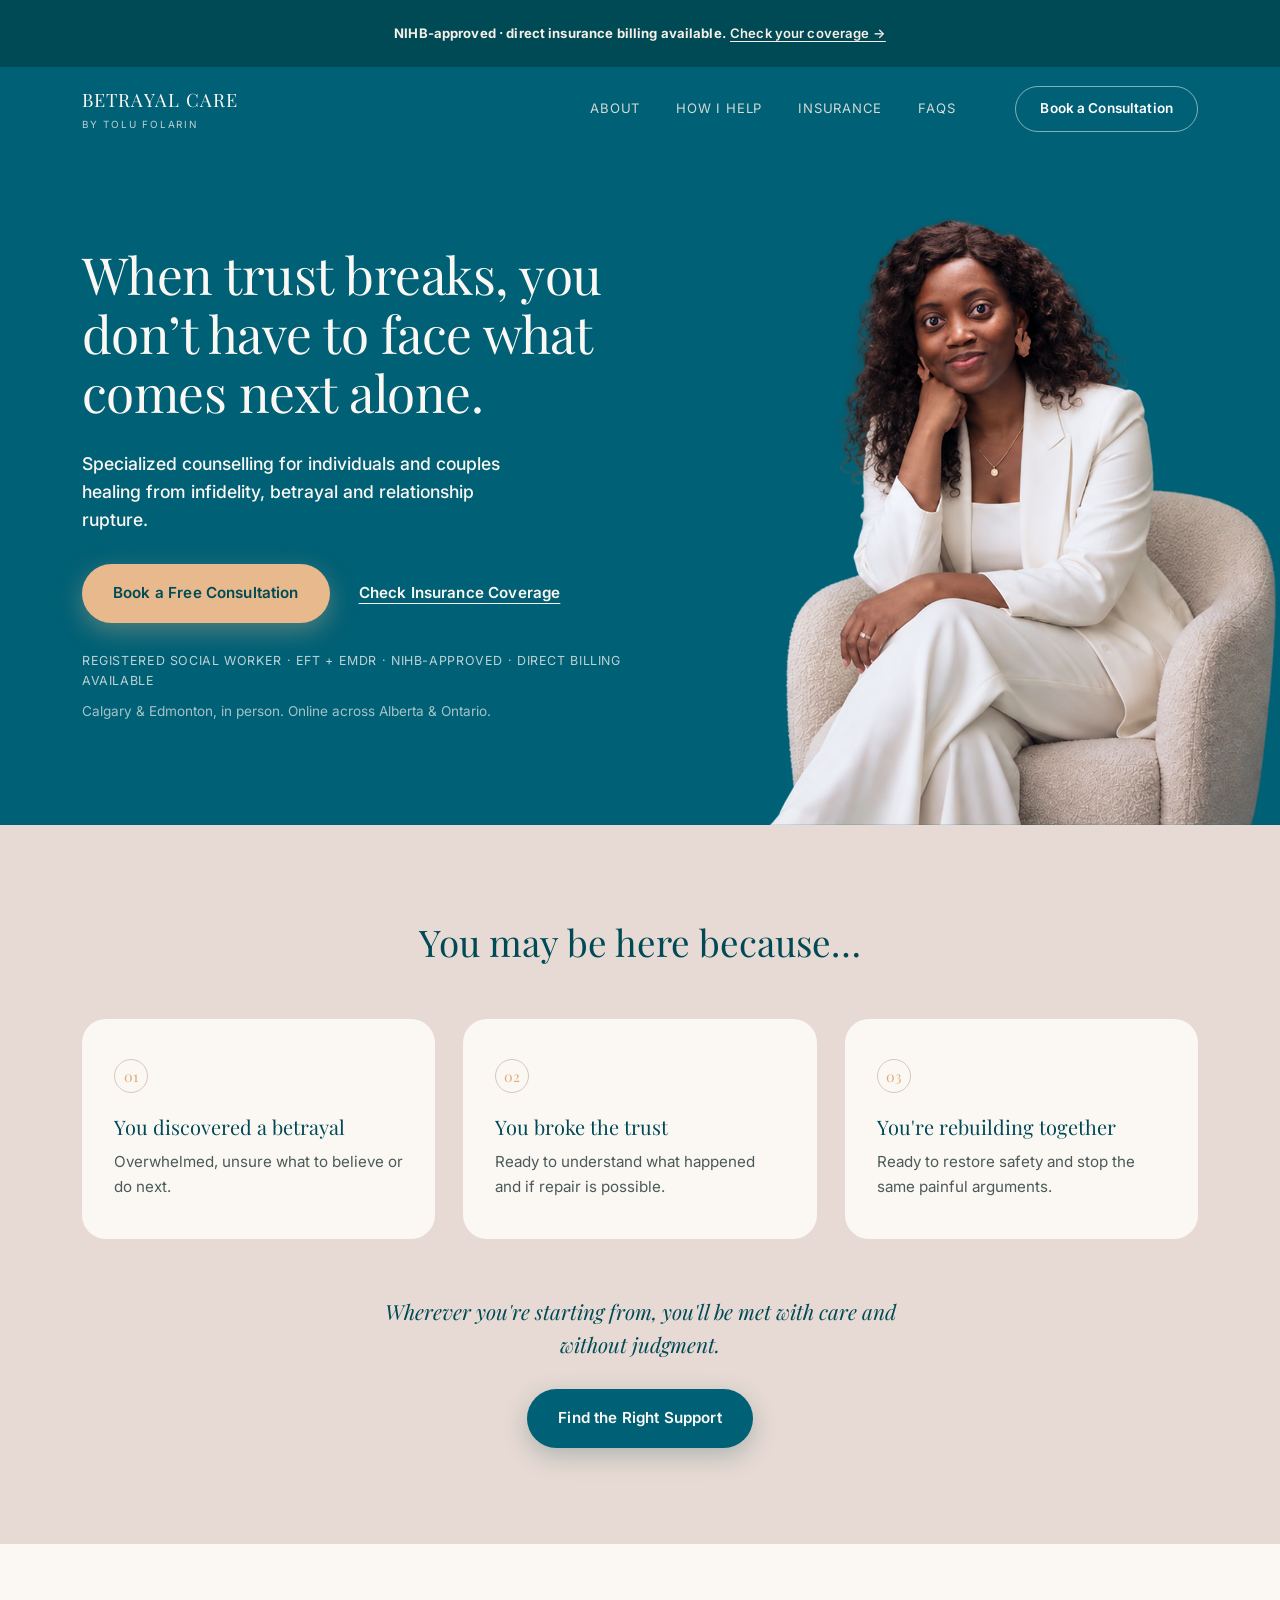
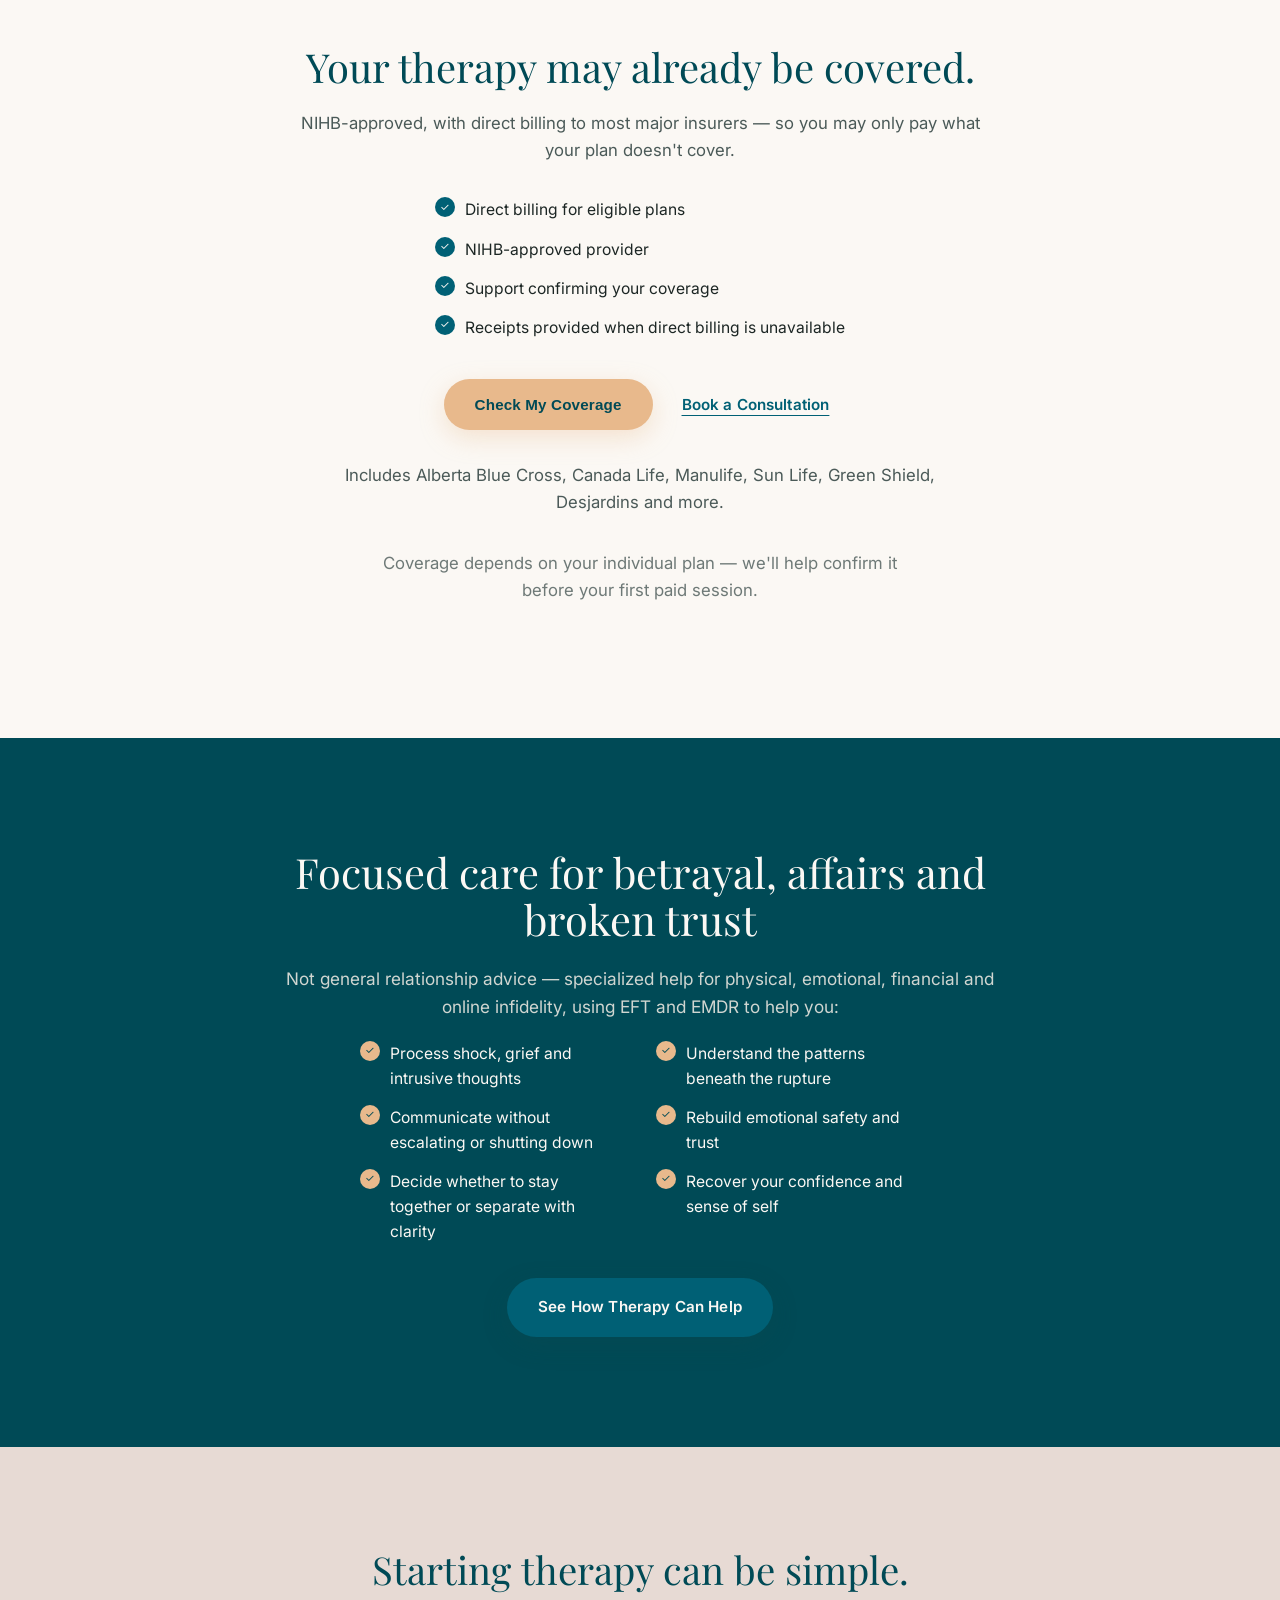
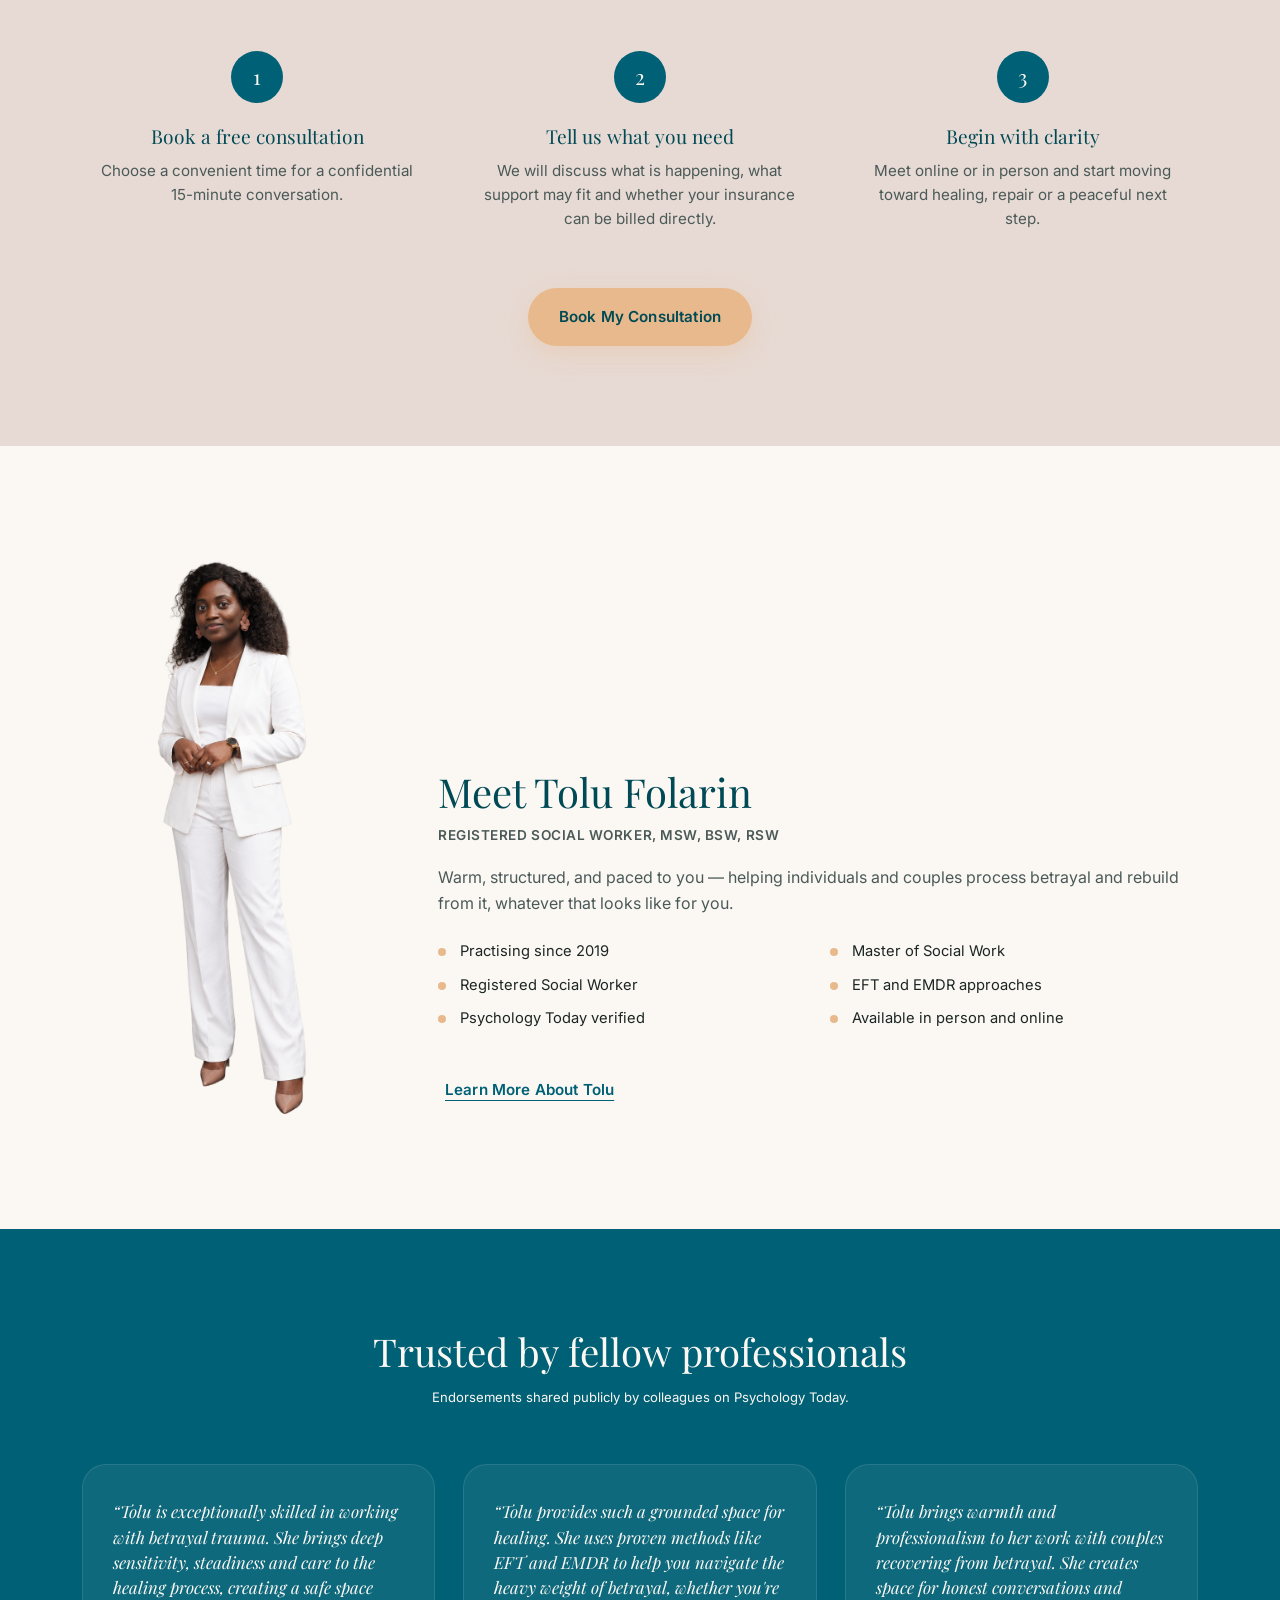
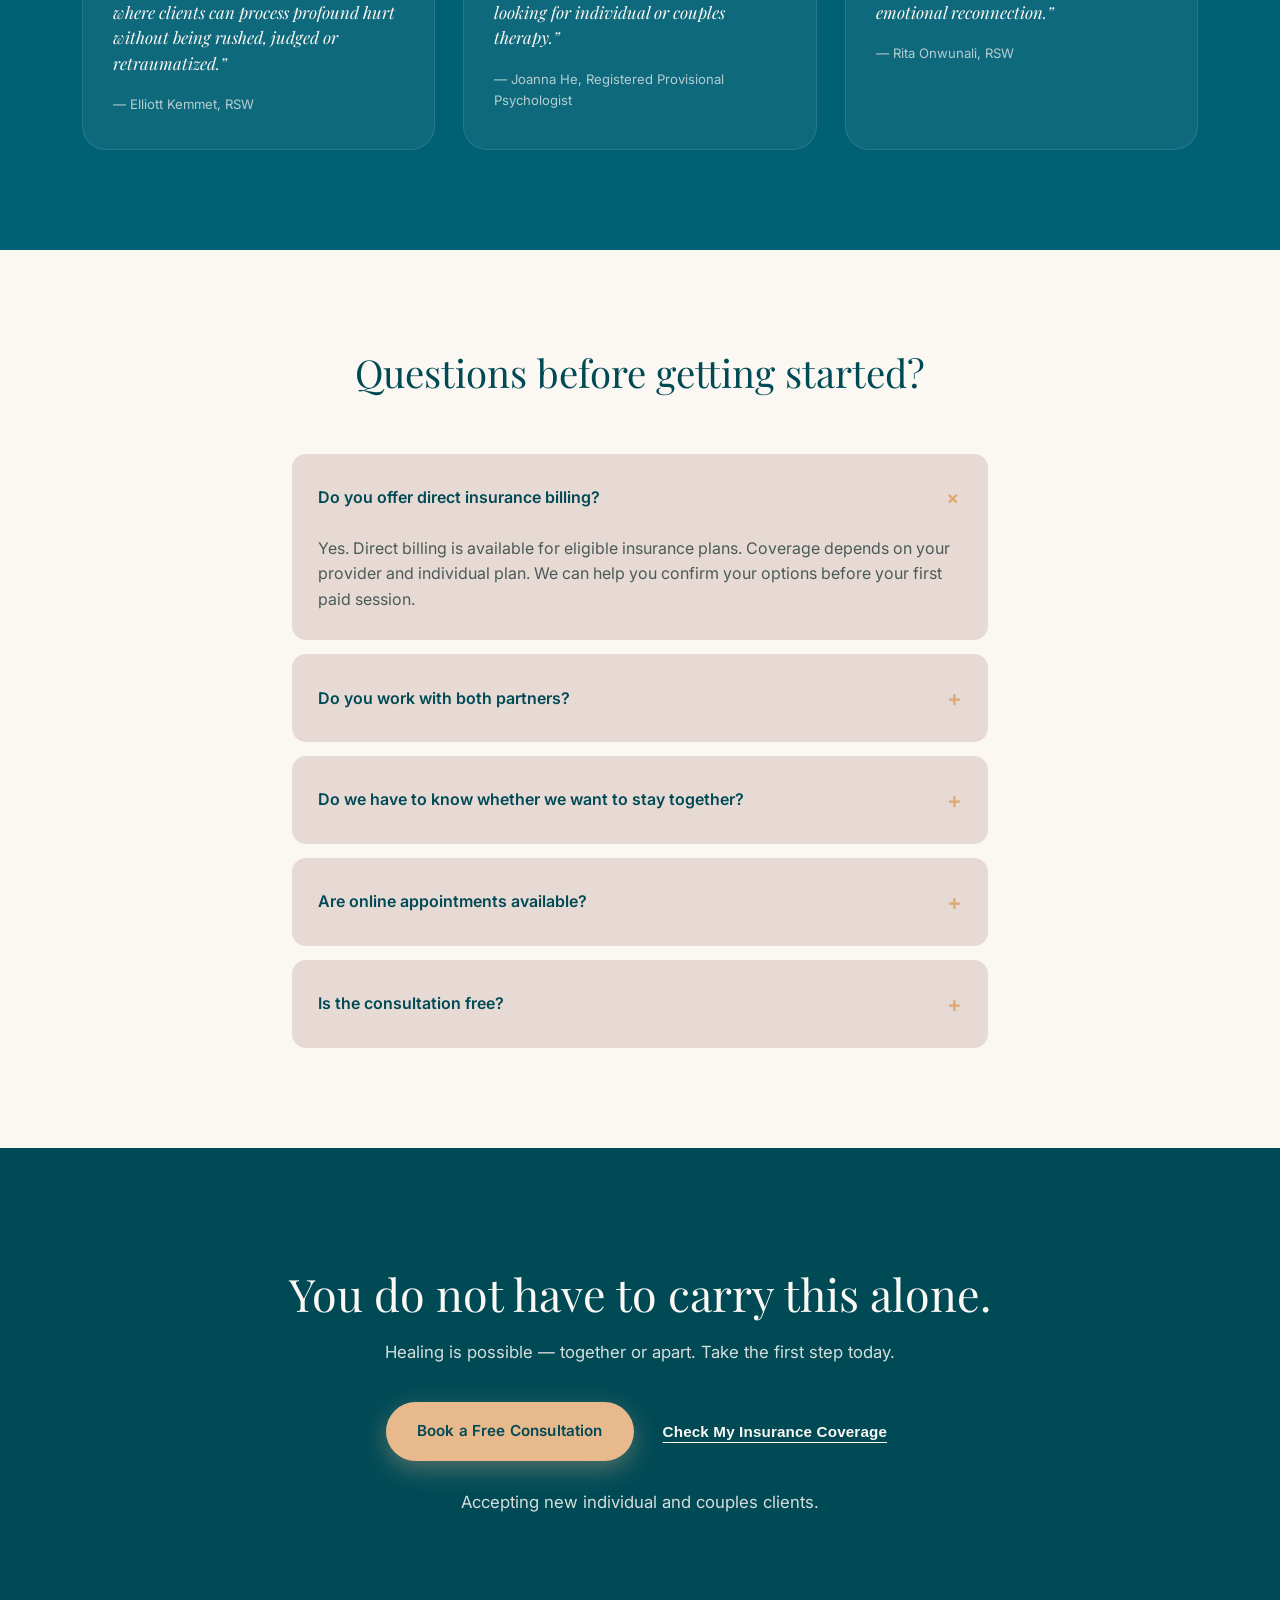
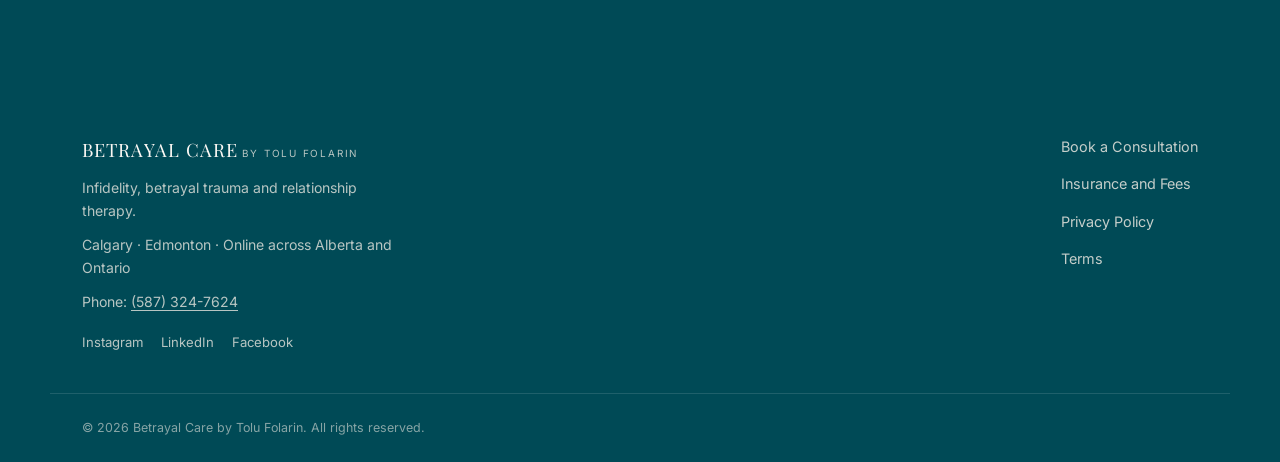
==== commit 7f9dd47a: "Use full-length standing portrait in About section Swaps the reused seated hero photo (a placeholder" ====
--- a/index.html
+++ b/index.html
@@ -158,7 +158,7 @@
   <section class="about" id="about">
     <div class="container about-inner">
       <div class="about-media reveal">
-        <img src="assets/tolu-portrait.png" alt="Tolu Folarin" />
+        <img src="assets/tolu-about-standing.png" alt="Tolu Folarin, Registered Social Worker" />
       </div>
       <div class="about-copy reveal">
         <h2>Meet Tolu Folarin</h2>
--- a/css/style.css
+++ b/css/style.css
@@ -213,6 +213,10 @@
 }
 .hero h1 {
   font-size: clamp(2.3rem, 4vw, 3.2rem);
+  /* Desktop only: pushes the headline down by exactly one line (matching
+     the h1/h2/h3 base line-height of 1.15) so the first line starts where
+     the second line used to sit. Reset to 0 for mobile/tablet below. */
+  margin-top: 1.15em;
   margin-bottom: 0;
   max-width: 540px;
   letter-spacing: -0.01em;
@@ -386,13 +390,23 @@
 .about { background: var(--cream-050); padding: 110px 0; }
 .about-inner {
   display: grid;
-  grid-template-columns: 0.8fr 1.2fr;
-  gap: 64px;
-  align-items: center;
+  grid-template-columns: minmax(200px, 300px) 1fr;
+  gap: 56px;
+  align-items: end;
+}
+/* Full-length standing portrait — sized by height so its natural (tall,
+   narrow) proportions are kept intact rather than stretched into a square
+   column. It floats on the section background like the hero photo does,
+   no card treatment needed. */
+.about-media {
+  height: clamp(480px, 44vw, 680px);
+  display: flex;
+  justify-content: center;
 }
 .about-media img {
-  border-radius: var(--radius-lg);
-  background: var(--blush-200);
+  height: 100%;
+  width: auto;
+  object-fit: contain;
 }
 .about h2 { font-size: clamp(1.9rem, 3.4vw, 2.5rem); color: var(--teal-900); margin-bottom: 10px; }
 .about-credentials { font-size: 0.85rem; letter-spacing: 0.04em; text-transform: uppercase; color: var(--peach-500); font-weight: 600; margin-bottom: 22px; }
@@ -585,6 +599,7 @@
     flex-direction: column;
     align-items: center;
   }
+  .hero h1 { margin-top: 0; }
   .hero-bottom {
     max-width: 100%;
     text-align: center;
@@ -615,7 +630,7 @@
   }
   .identify-grid, .process-grid, .testimonial-grid { grid-template-columns: 1fr; }
   .about-inner { grid-template-columns: 1fr; }
-  .about-media { max-width: 320px; margin: 0 auto; }
+  .about-media { height: clamp(380px, 78vw, 520px); margin: 0 auto 8px; }
   .check-list.two-col { grid-template-columns: 1fr; }
   .trust-points { grid-template-columns: 1fr; }
   .main-nav {
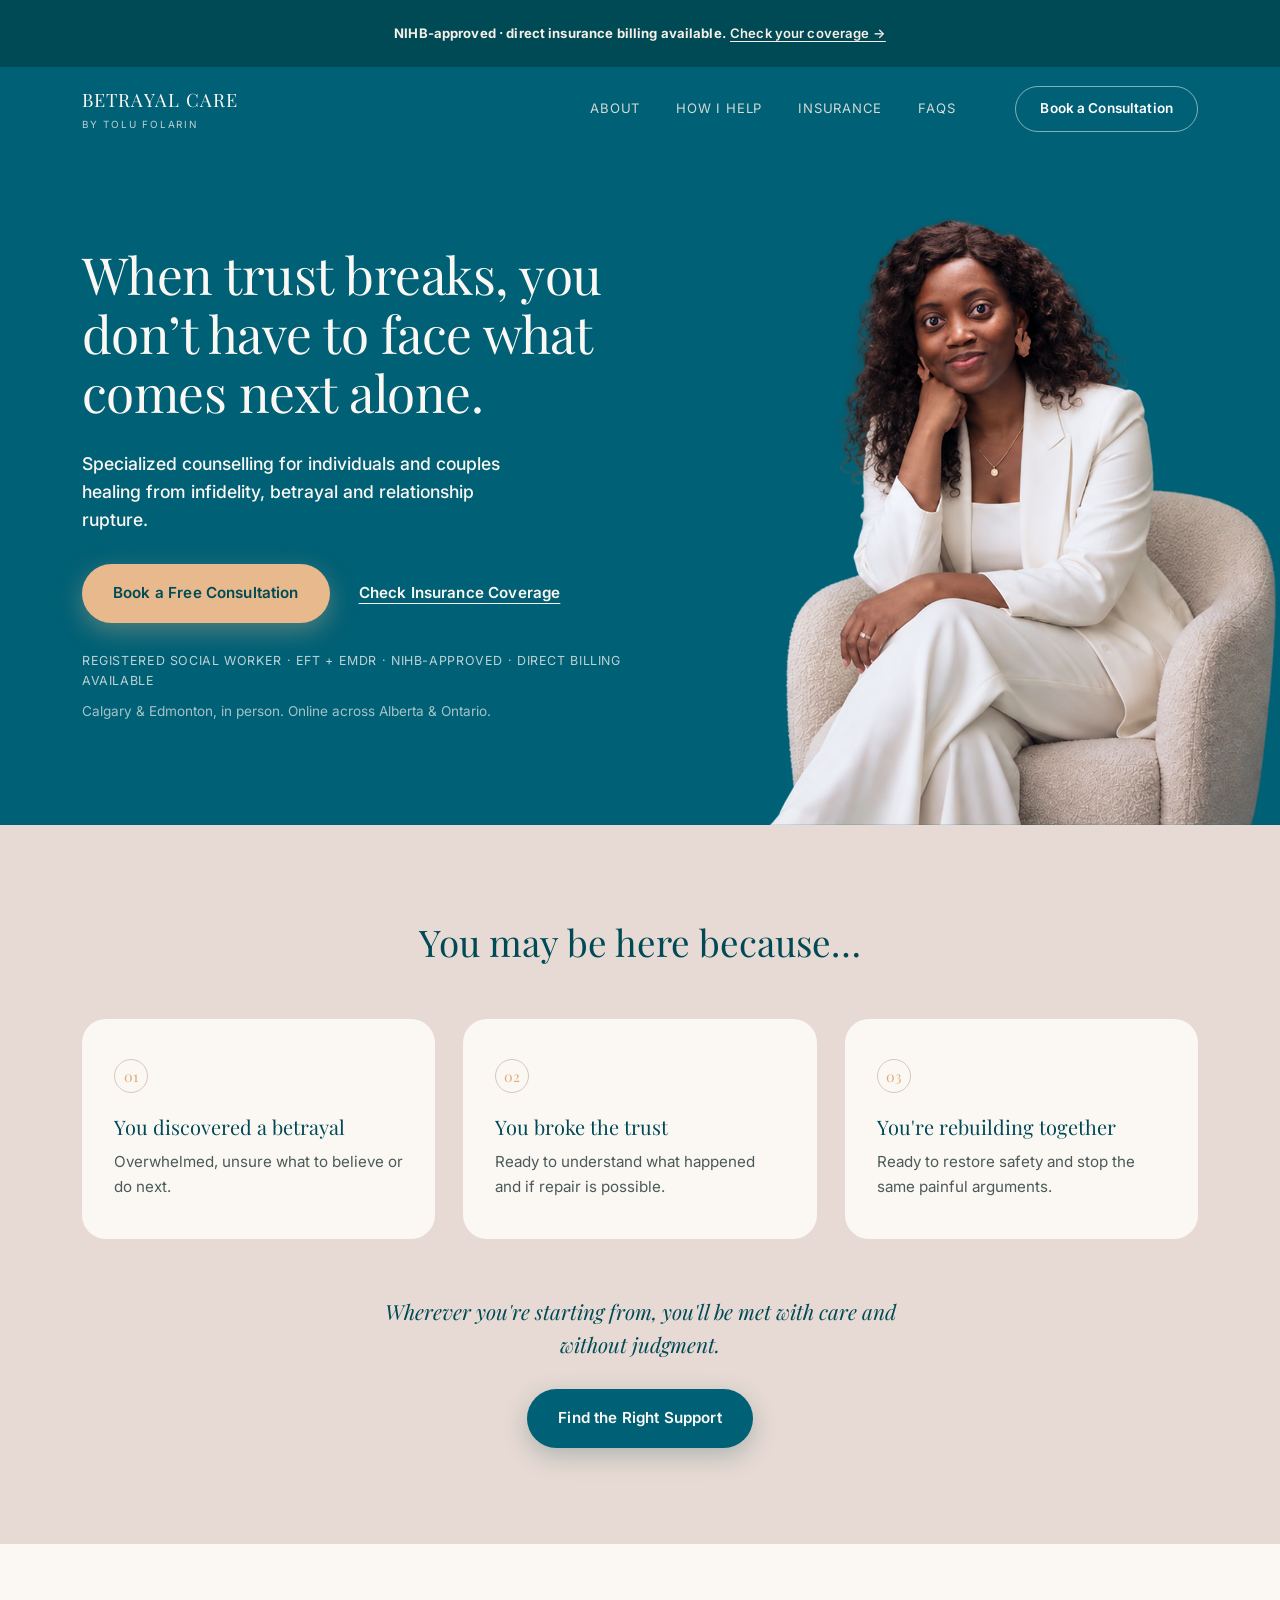
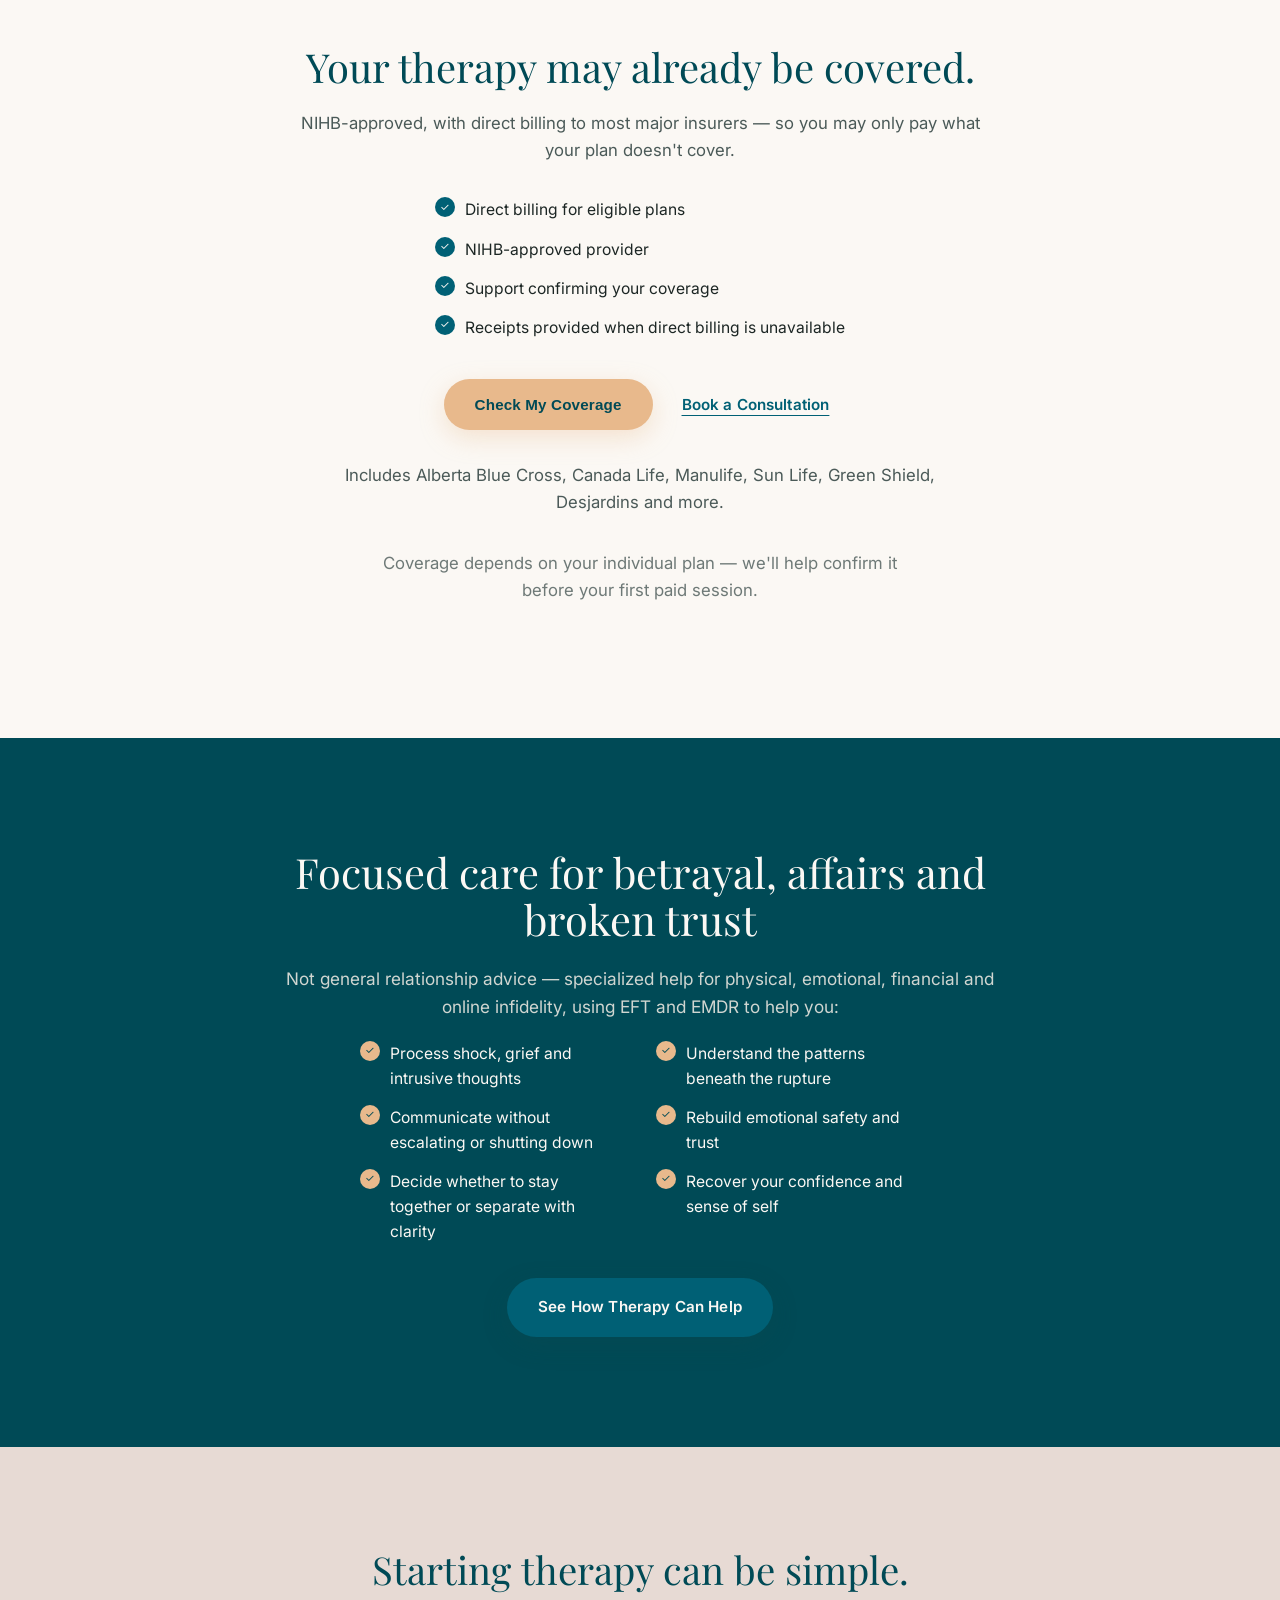
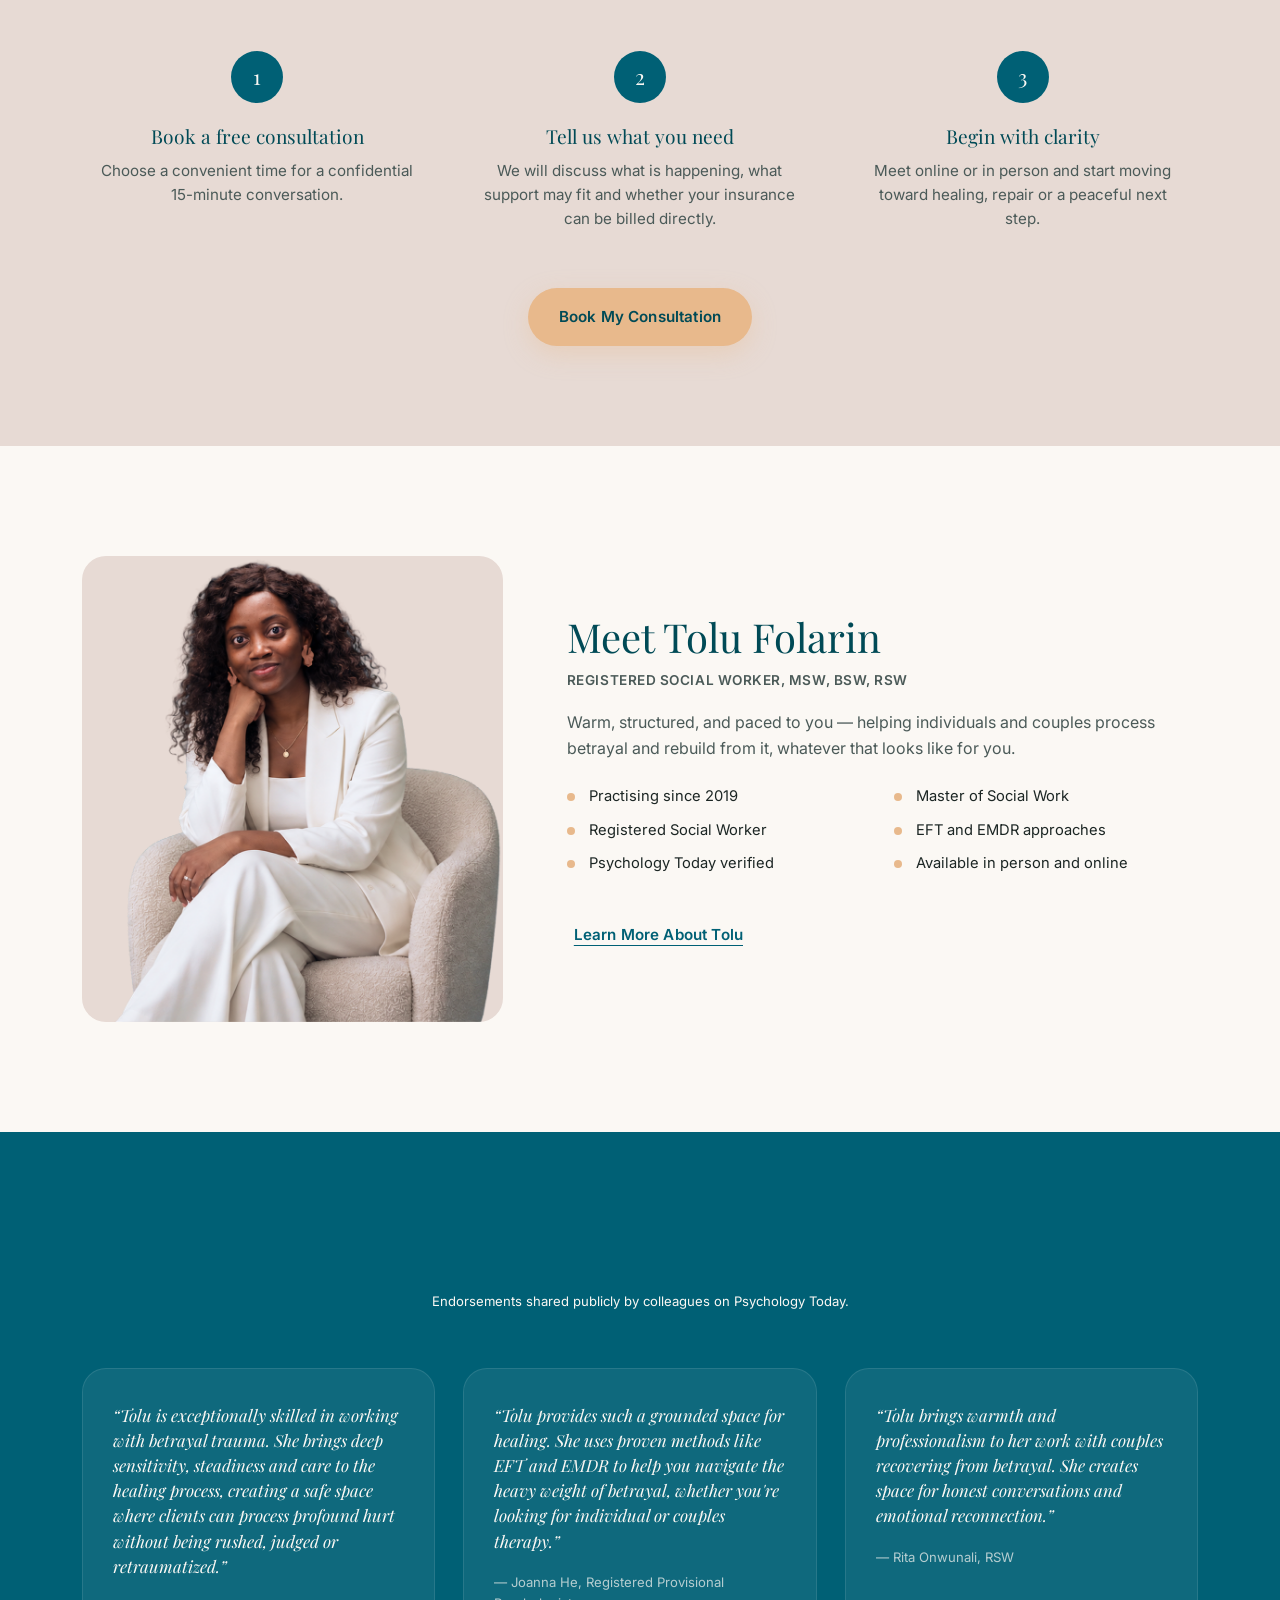
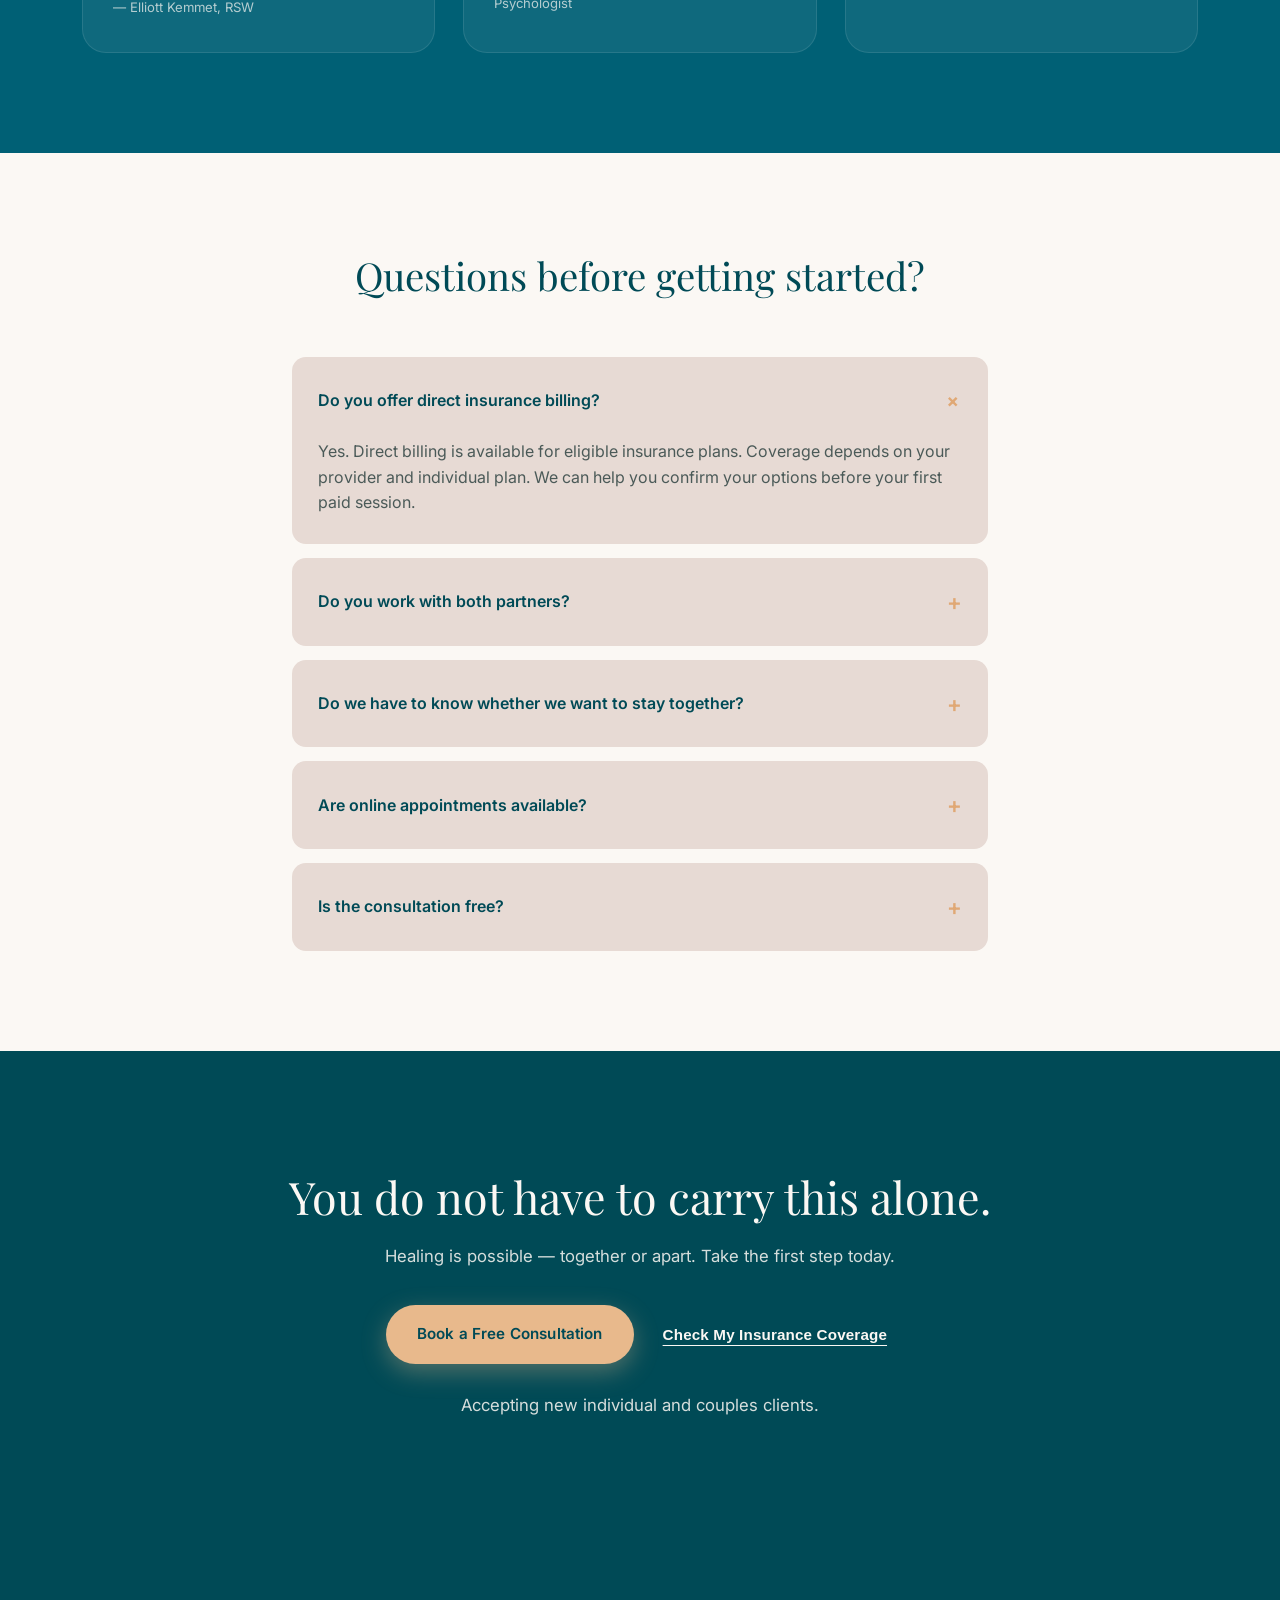
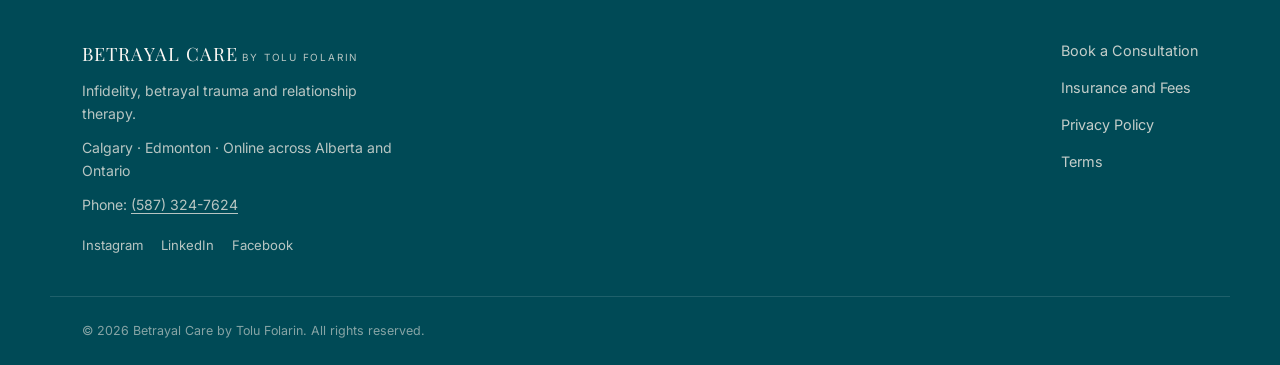
==== commit bcd2d5e6: "Revert About section to seated portrait The standing portrait didn't read well on tablet/mobile in t" ====
--- a/index.html
+++ b/index.html
@@ -158,7 +158,7 @@
   <section class="about" id="about">
     <div class="container about-inner">
       <div class="about-media reveal">
-        <img src="assets/tolu-about-standing.png" alt="Tolu Folarin, Registered Social Worker" />
+        <img src="assets/tolu-portrait.png" alt="Tolu Folarin, Registered Social Worker" />
       </div>
       <div class="about-copy reveal">
         <h2>Meet Tolu Folarin</h2>
--- a/css/style.css
+++ b/css/style.css
@@ -390,23 +390,13 @@
 .about { background: var(--cream-050); padding: 110px 0; }
 .about-inner {
   display: grid;
-  grid-template-columns: minmax(200px, 300px) 1fr;
-  gap: 56px;
-  align-items: end;
-}
-/* Full-length standing portrait — sized by height so its natural (tall,
-   narrow) proportions are kept intact rather than stretched into a square
-   column. It floats on the section background like the hero photo does,
-   no card treatment needed. */
-.about-media {
-  height: clamp(480px, 44vw, 680px);
-  display: flex;
-  justify-content: center;
+  grid-template-columns: 0.8fr 1.2fr;
+  gap: 64px;
+  align-items: center;
 }
 .about-media img {
-  height: 100%;
-  width: auto;
-  object-fit: contain;
+  border-radius: var(--radius-lg);
+  background: var(--blush-200);
 }
 .about h2 { font-size: clamp(1.9rem, 3.4vw, 2.5rem); color: var(--teal-900); margin-bottom: 10px; }
 .about-credentials { font-size: 0.85rem; letter-spacing: 0.04em; text-transform: uppercase; color: var(--peach-500); font-weight: 600; margin-bottom: 22px; }
@@ -630,7 +620,7 @@
   }
   .identify-grid, .process-grid, .testimonial-grid { grid-template-columns: 1fr; }
   .about-inner { grid-template-columns: 1fr; }
-  .about-media { height: clamp(380px, 78vw, 520px); margin: 0 auto 8px; }
+  .about-media { max-width: 320px; margin: 0 auto; }
   .check-list.two-col { grid-template-columns: 1fr; }
   .trust-points { grid-template-columns: 1fr; }
   .main-nav {
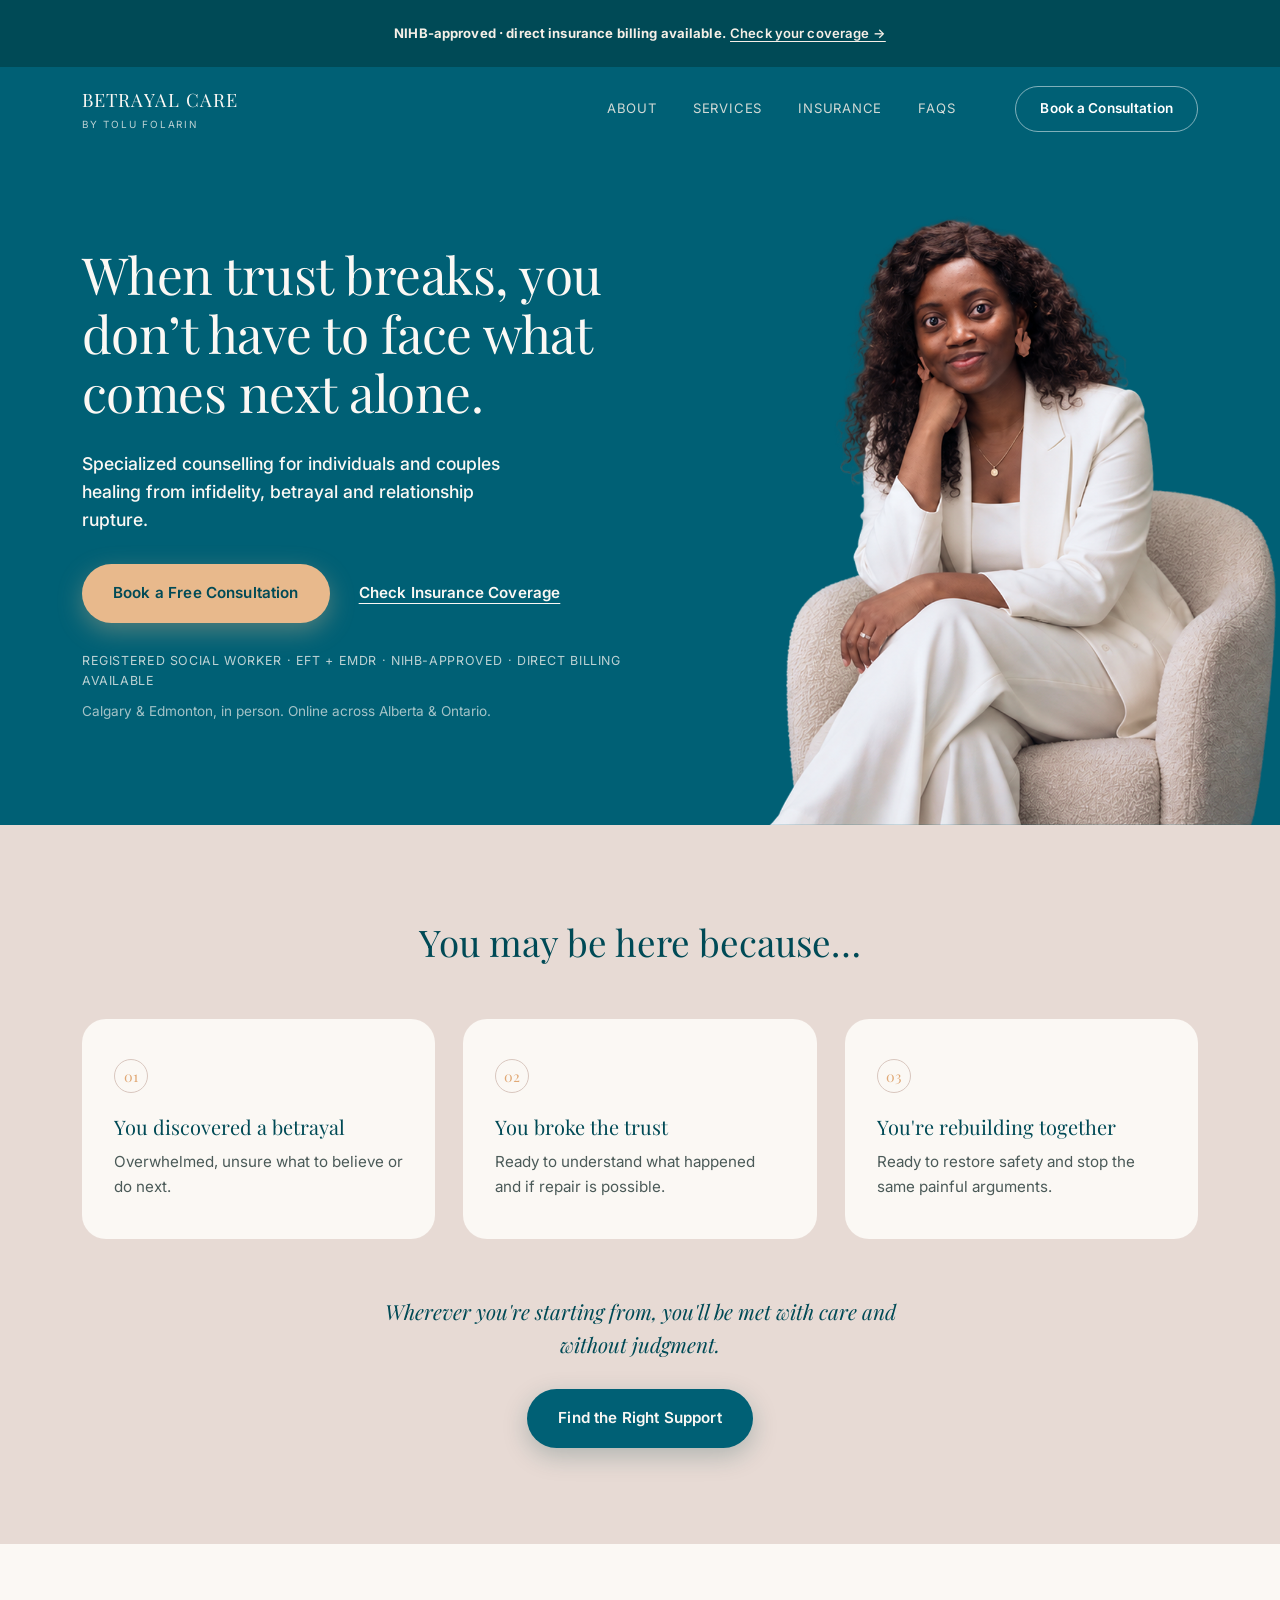
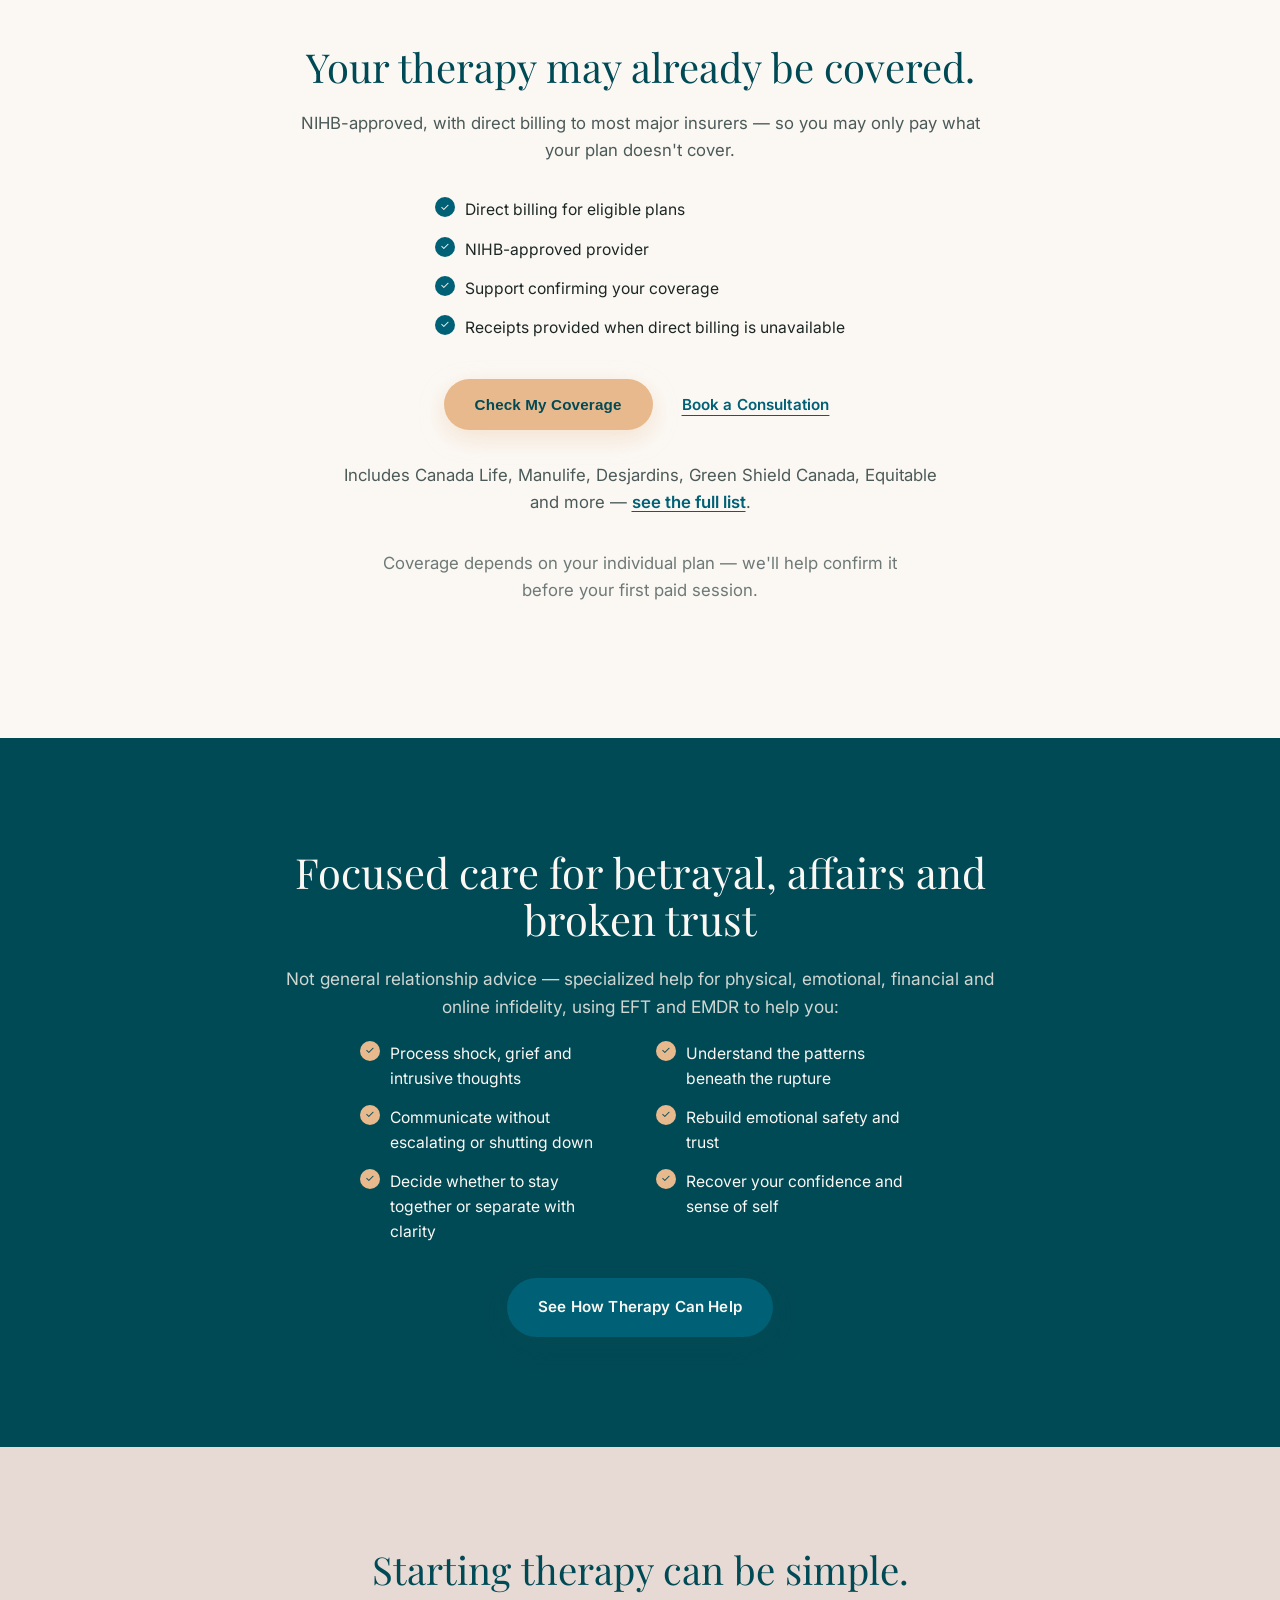
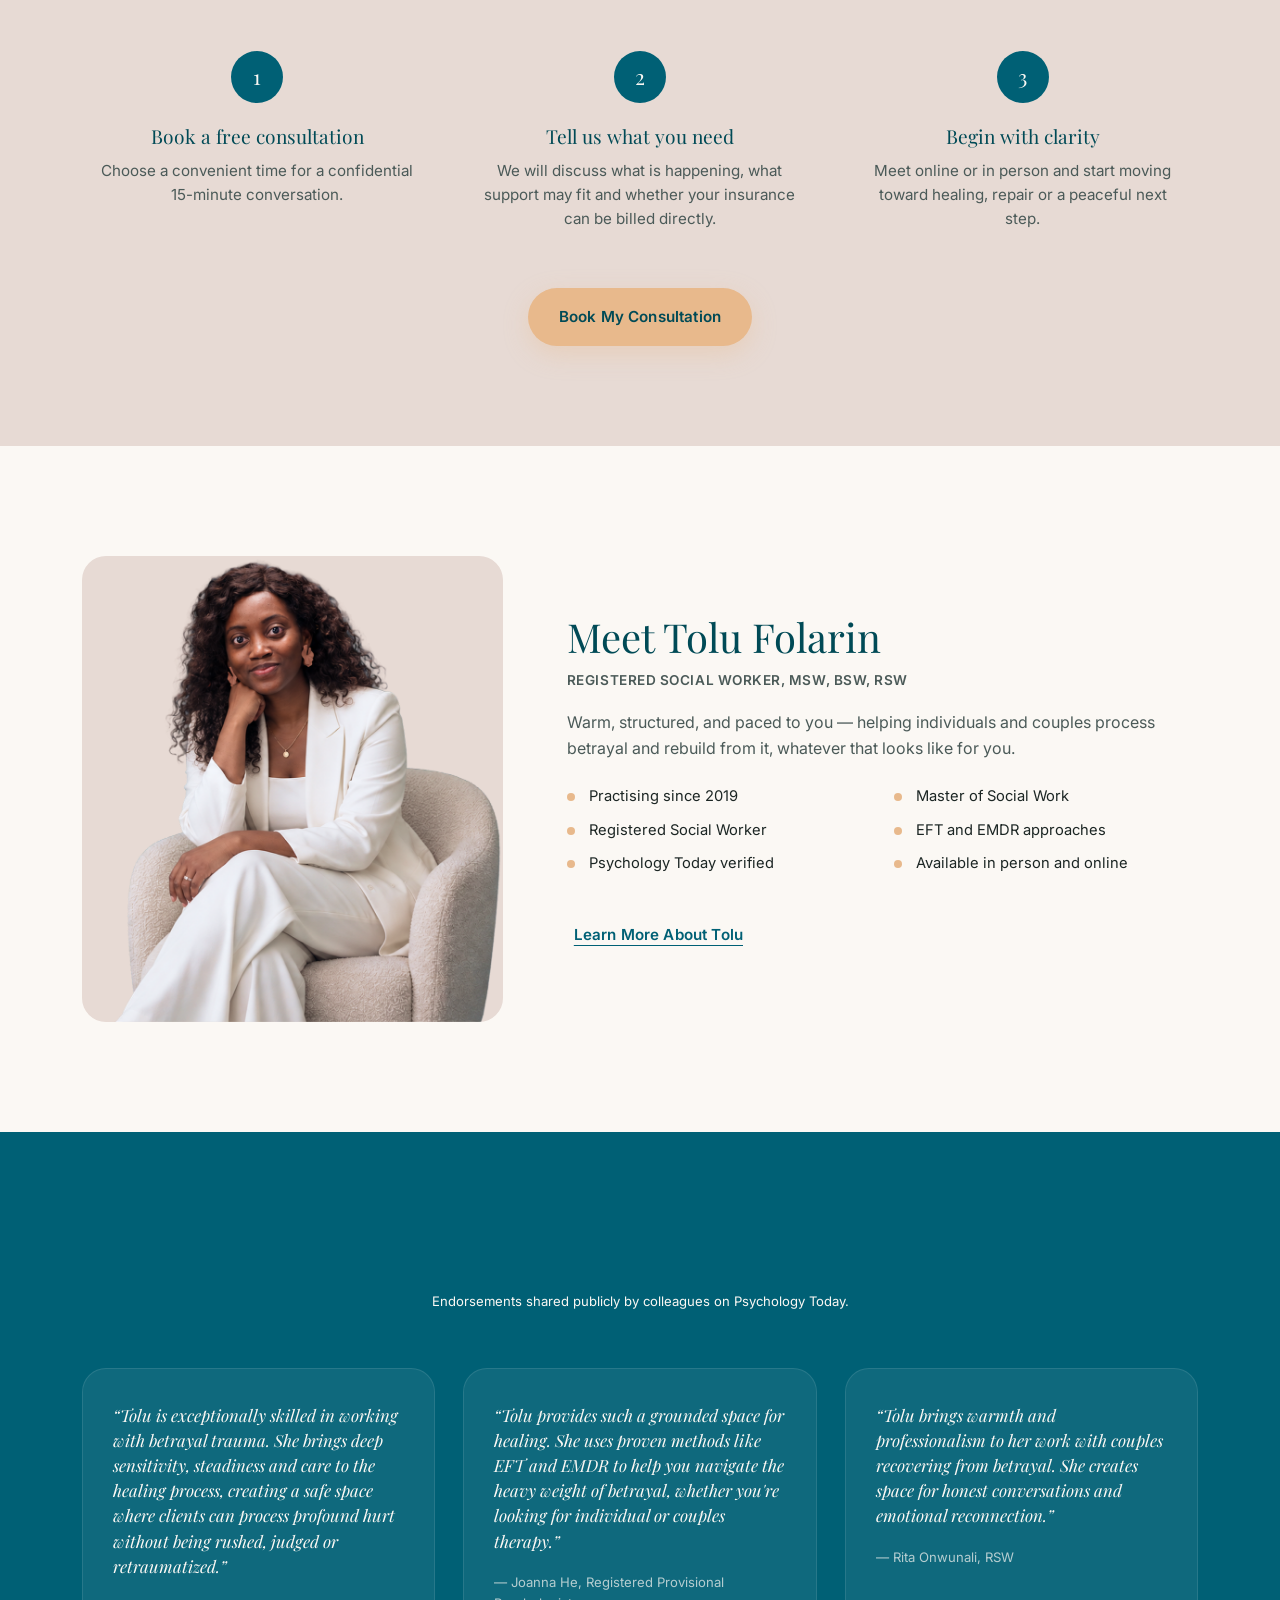
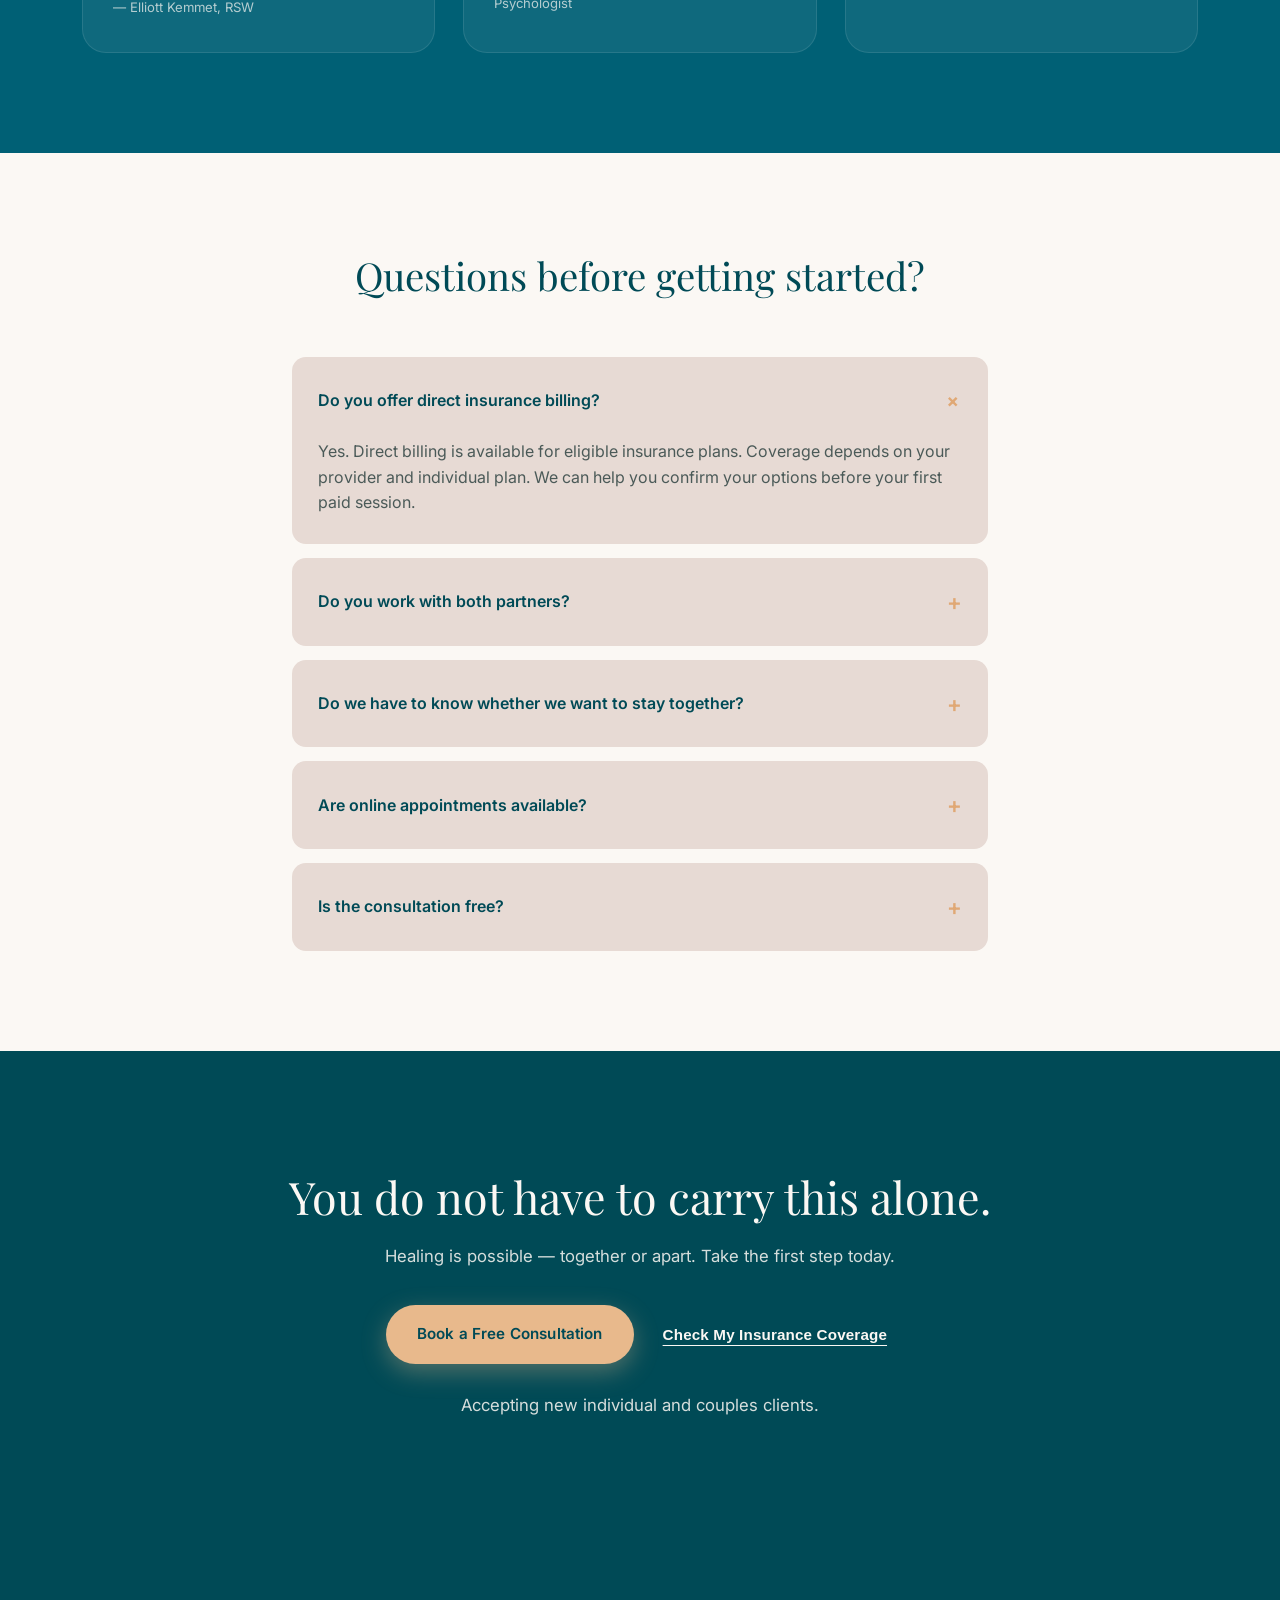
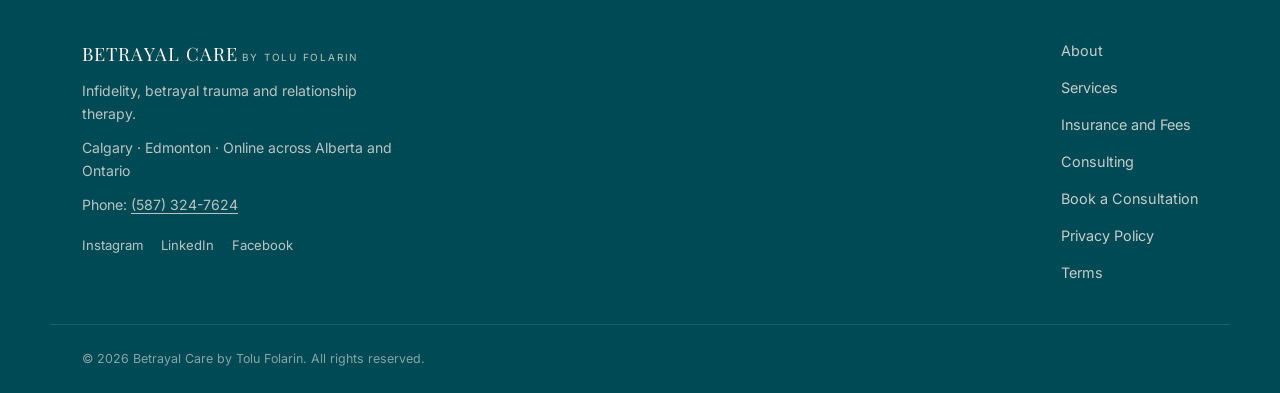
==== commit 84b4287f: "Expand to a multi-page site: About, Services, Insurance, Consulting Betrayal Care remains the homepa" ====
--- a/index.html
+++ b/index.html
@@ -25,9 +25,9 @@
       <span class="logo-sub">by Tolu Folarin</span>
     </a>
     <nav class="main-nav" id="main-nav">
-      <a href="#about">About</a>
-      <a href="#how-i-help">How I Help</a>
-      <a href="#insurance">Insurance</a>
+      <a href="about.html">About</a>
+      <a href="services.html">Services</a>
+      <a href="insurance.html">Insurance</a>
       <a href="#faq">FAQs</a>
     </nav>
     <a href="https://calendly.com/toluladefolarin" target="_blank" rel="noopener" class="btn btn-outline nav-cta">Book a Consultation</a>
@@ -102,7 +102,7 @@
           <button class="btn btn-primary" id="open-coverage-form">Check My Coverage</button>
           <a href="https://calendly.com/toluladefolarin" target="_blank" rel="noopener" class="btn btn-link">Book a Consultation</a>
         </div>
-        <p class="insurer-list">Includes Alberta Blue Cross, Canada Life, Manulife, Sun Life, Green Shield, Desjardins and more.</p>
+        <p class="insurer-list">Includes Canada Life, Manulife, Desjardins, Green Shield Canada, Equitable and more &mdash; <a href="insurance.html">see the full list</a>.</p>
         <p class="disclaimer">Coverage depends on your individual plan &mdash; we'll help confirm it before your first paid session.</p>
       </div>
     </div>
@@ -172,7 +172,7 @@
           <li>Psychology Today verified</li>
           <li>Available in person and online</li>
         </ul>
-        <a href="https://www.psychologytoday.com/ca/therapists/tolu-folarin-infidelity-betrayal-trauma-therapy-calgary-ab/1690130" target="_blank" rel="noopener" class="btn btn-link">Learn More About Tolu</a>
+        <a href="about.html" class="btn btn-link">Learn More About Tolu</a>
       </div>
     </div>
   </section>
@@ -259,8 +259,11 @@
       </div>
     </div>
     <div class="footer-links">
+      <a href="about.html">About</a>
+      <a href="services.html">Services</a>
+      <a href="insurance.html">Insurance and Fees</a>
+      <a href="consulting.html">Consulting</a>
       <a href="https://calendly.com/toluladefolarin" target="_blank" rel="noopener">Book a Consultation</a>
-      <a href="#insurance">Insurance and Fees</a>
       <a href="#">Privacy Policy</a>
       <a href="#">Terms</a>
     </div>
--- a/css/style.css
+++ b/css/style.css
@@ -342,6 +342,7 @@
 .insurance .hero-actions { justify-content: center; }
 .insurance .btn-link { color: var(--teal-800); }
 .insurer-list { font-size: 0.85rem; color: var(--ink-600); max-width: 620px; margin: 0 auto 14px; }
+.insurer-list a { color: var(--teal-800); text-decoration: underline; text-underline-offset: 3px; font-weight: 600; }
 .disclaimer { font-size: 0.82rem; color: var(--ink-600); opacity: 0.8; max-width: 560px; margin: 0 auto; }
 
 /* -------------------- Specialized care -------------------- */
@@ -576,6 +577,117 @@
 .form-note { font-size: 0.76rem; color: var(--ink-600); opacity: 0.75; text-align: center; margin: 4px 0 0; }
 .form-success { text-align: center; padding: 20px 0; }
 .form-success p { font-size: 1.05rem; color: var(--teal-900); }
+
+/* -------------------- Sub-page intro band -------------------- */
+/* Shared small hero for interior pages (Services, Insurance, Consulting) —
+   deliberately lighter-weight than the homepage hero (no portrait), just
+   enough to orient the visitor and carry the page's primary CTA. */
+.page-intro { background: var(--teal-800); color: var(--cream-050); padding: 64px 0 72px; }
+.page-kicker {
+  font-size: 0.78rem;
+  font-weight: 700;
+  letter-spacing: 0.12em;
+  text-transform: uppercase;
+  color: var(--peach-400);
+  margin: 0 0 16px;
+}
+.page-intro h1 { font-size: clamp(2.1rem, 3.8vw, 3rem); max-width: 720px; margin-bottom: 18px; }
+.page-lede { font-size: 1.1rem; opacity: 0.85; max-width: 620px; margin: 0 0 30px; }
+
+/* Consulting intro: two-column variant of .page-intro pairing the
+   full-length standing portrait with the copy. Image is height-driven
+   (object-fit: contain, width: auto) so it keeps its natural proportions
+   at every size — same technique as the hero portrait. */
+.consulting-intro { padding-bottom: 0; }
+.consulting-intro-inner {
+  display: grid;
+  grid-template-columns: 1fr minmax(180px, 240px);
+  gap: 48px;
+  align-items: end;
+}
+.consulting-intro-copy { padding-bottom: 56px; }
+.consulting-intro-media { height: clamp(340px, 30vw, 460px); display: flex; justify-content: center; }
+.consulting-intro-media img { height: 100%; width: auto; object-fit: contain; }
+
+/* -------------------- Services page -------------------- */
+.services-section { background: var(--cream-050); padding: 96px 0; }
+.service-featured {
+  display: grid;
+  grid-template-columns: 1fr 1fr;
+  gap: 48px;
+  align-items: center;
+  background: var(--teal-900);
+  color: var(--cream-050);
+  border-radius: var(--radius-lg);
+  padding: 56px;
+  margin-bottom: 80px;
+}
+.service-featured .page-kicker { margin-bottom: 12px; }
+.service-featured h2 { font-size: clamp(1.8rem, 3vw, 2.4rem); margin-bottom: 16px; }
+.service-featured p { opacity: 0.85; margin: 0 0 26px; }
+.service-featured-media img { width: 100%; border-radius: var(--radius-md); background: var(--blush-200); }
+.services-grid-title { text-align: center; margin-bottom: 12px; color: var(--teal-900); font-size: clamp(1.6rem, 2.8vw, 2.1rem); }
+.services-grid-sub { text-align: center; color: var(--ink-600); max-width: 560px; margin: 0 auto 56px; }
+.service-grid {
+  display: grid;
+  grid-template-columns: repeat(3, 1fr);
+  gap: 28px;
+}
+.service-card {
+  background: var(--blush-200);
+  border-radius: var(--radius-lg);
+  padding: 36px 32px;
+}
+.service-card h3 { color: var(--teal-900); font-size: 1.2rem; margin-bottom: 10px; }
+.service-card p { color: var(--ink-600); font-size: 0.95rem; margin: 0 0 18px; }
+.service-card a { color: var(--teal-800); font-weight: 600; text-decoration: underline; text-underline-offset: 3px; font-size: 0.9rem; }
+
+/* -------------------- Insurance landing page -------------------- */
+.insurance-hero-note { background: var(--cream-050); padding: 96px 0 40px; }
+.insurance-hero-note .check-list { max-width: 640px; margin: 0 auto; display: grid; gap: 14px; }
+.insurer-grid-section { background: var(--cream-050); padding: 20px 0 96px; }
+.insurer-grid-title { text-align: center; color: var(--teal-900); font-size: clamp(1.5rem, 2.6vw, 1.9rem); margin-bottom: 8px; }
+.insurer-grid-sub { text-align: center; color: var(--ink-600); margin: 0 0 40px; }
+.insurer-grid {
+  display: grid;
+  grid-template-columns: repeat(4, 1fr);
+  gap: 12px 24px;
+  max-width: 920px;
+  margin: 0 auto 40px;
+  padding: 0;
+}
+.insurer-grid li {
+  font-size: 0.92rem;
+  color: var(--ink-900);
+  padding: 10px 0;
+  border-bottom: 1px solid var(--blush-300);
+}
+.insurer-note { text-align: center; color: var(--ink-600); font-size: 0.92rem; max-width: 560px; margin: 0 auto; }
+
+/* -------------------- Consulting page -------------------- */
+.consulting-section { background: var(--cream-050); padding: 96px 0; }
+.consulting-grid {
+  display: grid;
+  grid-template-columns: repeat(2, 1fr);
+  gap: 24px;
+  margin: 48px 0 64px;
+}
+.consulting-card {
+  background: var(--blush-200);
+  border-radius: var(--radius-lg);
+  padding: 32px;
+}
+.consulting-card h3 { color: var(--teal-900); font-size: 1.1rem; margin-bottom: 10px; }
+.consulting-card p { color: var(--ink-600); font-size: 0.95rem; margin: 0; }
+.consulting-advocacy {
+  background: var(--teal-900);
+  color: var(--cream-050);
+  border-radius: var(--radius-lg);
+  padding: 44px;
+}
+.consulting-advocacy h3 { font-size: 1.3rem; margin-bottom: 14px; }
+.consulting-advocacy p { opacity: 0.85; margin: 0 0 18px; }
+.consulting-advocacy a { color: var(--peach-400); font-weight: 600; }
 
 /* -------------------- Responsive -------------------- */
 @media (max-width: 980px) {
@@ -623,6 +735,20 @@
   .about-media { max-width: 320px; margin: 0 auto; }
   .check-list.two-col { grid-template-columns: 1fr; }
   .trust-points { grid-template-columns: 1fr; }
+  .service-featured { grid-template-columns: 1fr; padding: 36px 28px; gap: 28px; }
+  .service-grid { grid-template-columns: 1fr 1fr; }
+  .consulting-grid { grid-template-columns: 1fr; }
+  .consulting-intro-inner {
+    grid-template-columns: 1fr;
+    text-align: center;
+  }
+  .consulting-intro-copy { padding-bottom: 0; }
+  .consulting-intro-media {
+    order: -1;
+    height: clamp(300px, 62vw, 420px);
+    margin: 0 auto 8px;
+  }
+  .insurer-grid { grid-template-columns: repeat(2, 1fr); }
   .main-nav {
     display: none;
     position: absolute;
@@ -646,4 +772,6 @@
   .identify, .insurance, .specialized, .process, .about, .testimonials, .faq { padding: 72px 0; }
   .final-cta { padding: 88px 0; }
   .modal { padding: 32px 24px; }
-}
+  .service-grid { grid-template-columns: 1fr; }
+  .insurer-grid { grid-template-columns: 1fr 1fr; gap: 10px 16px; }
+}
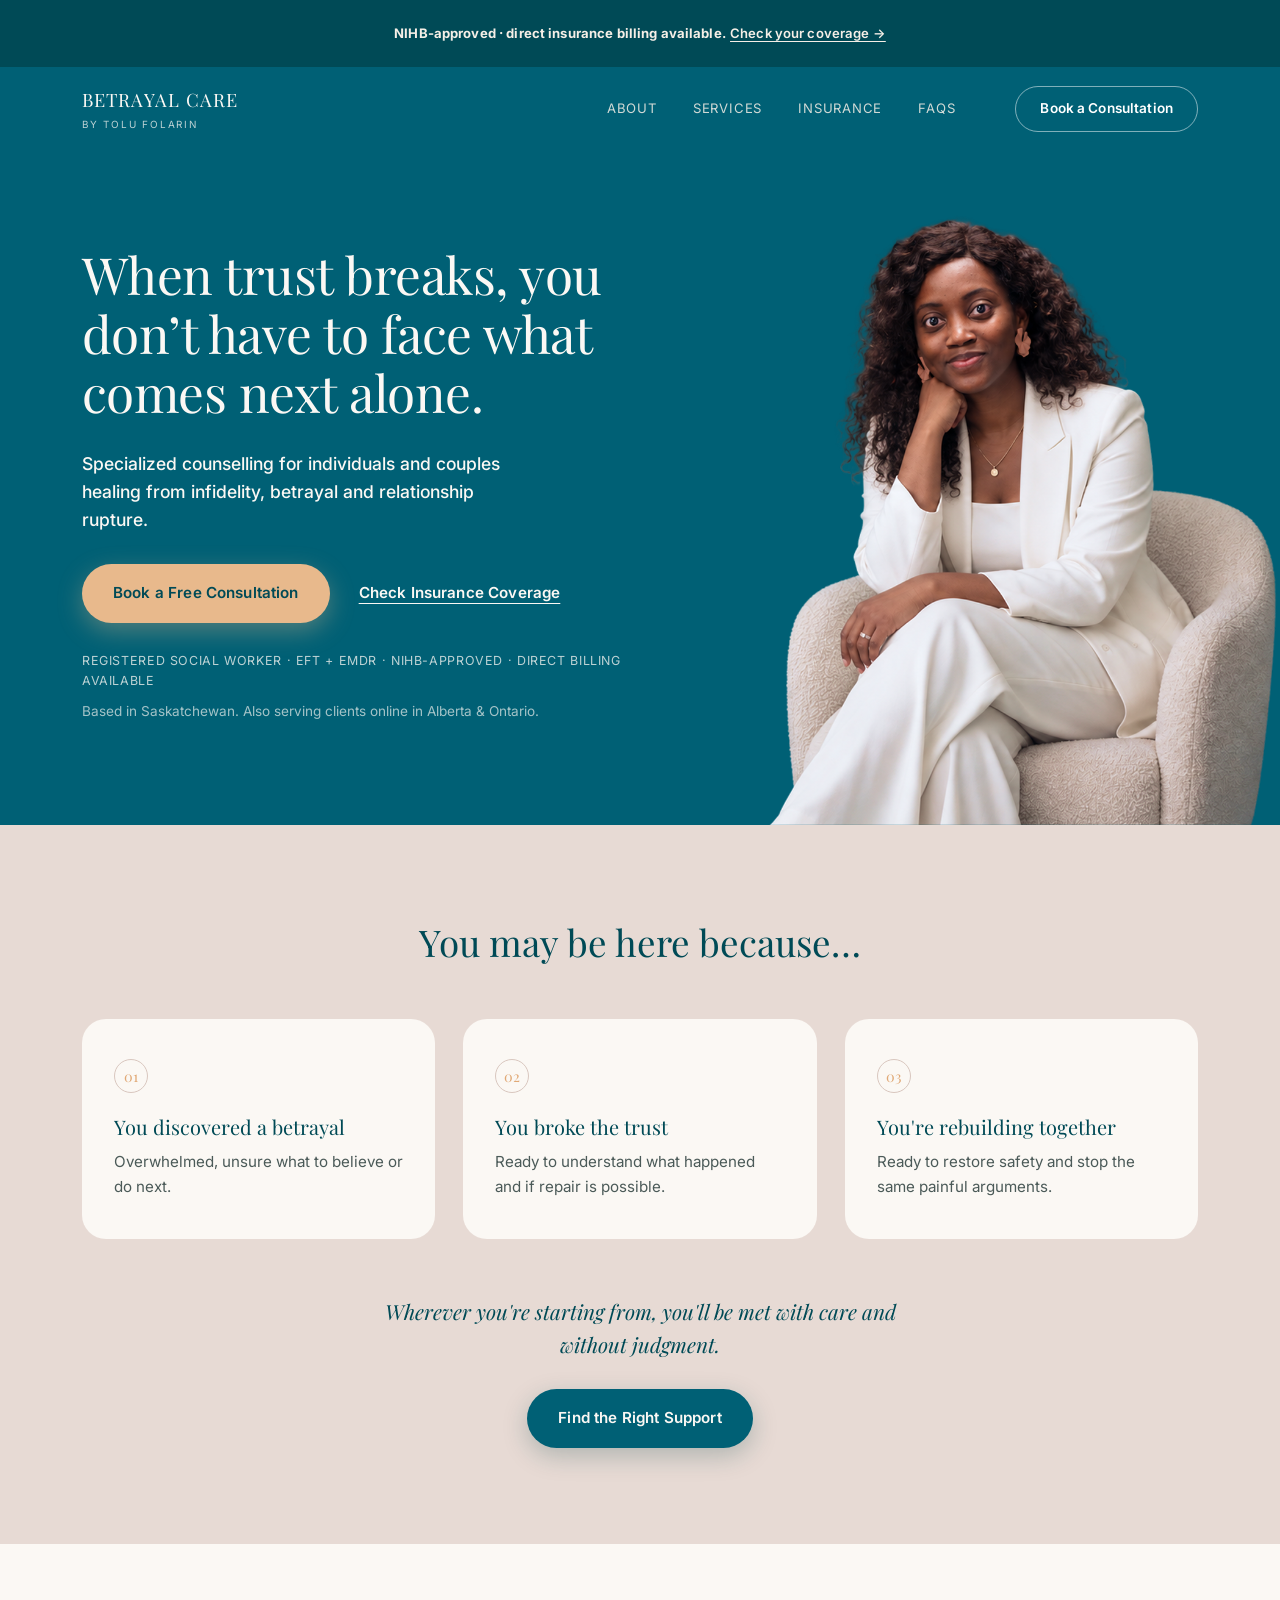
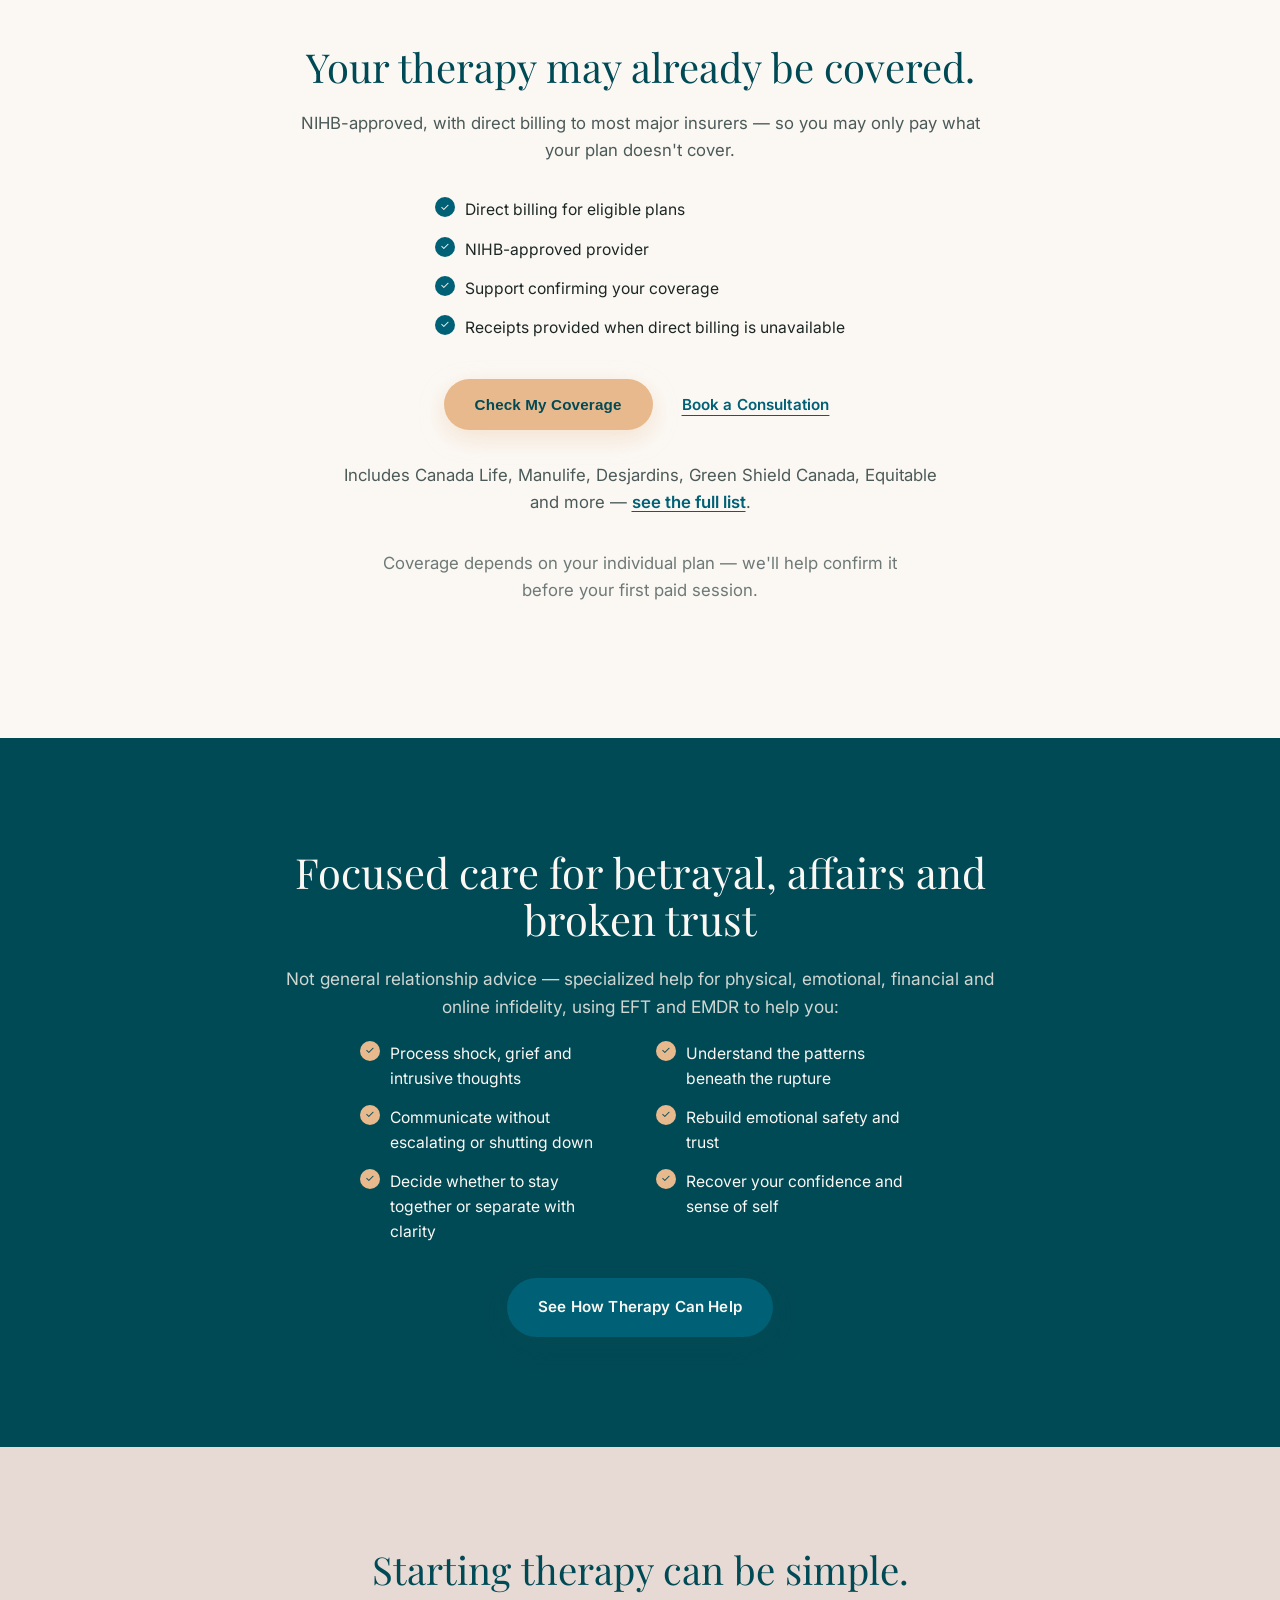
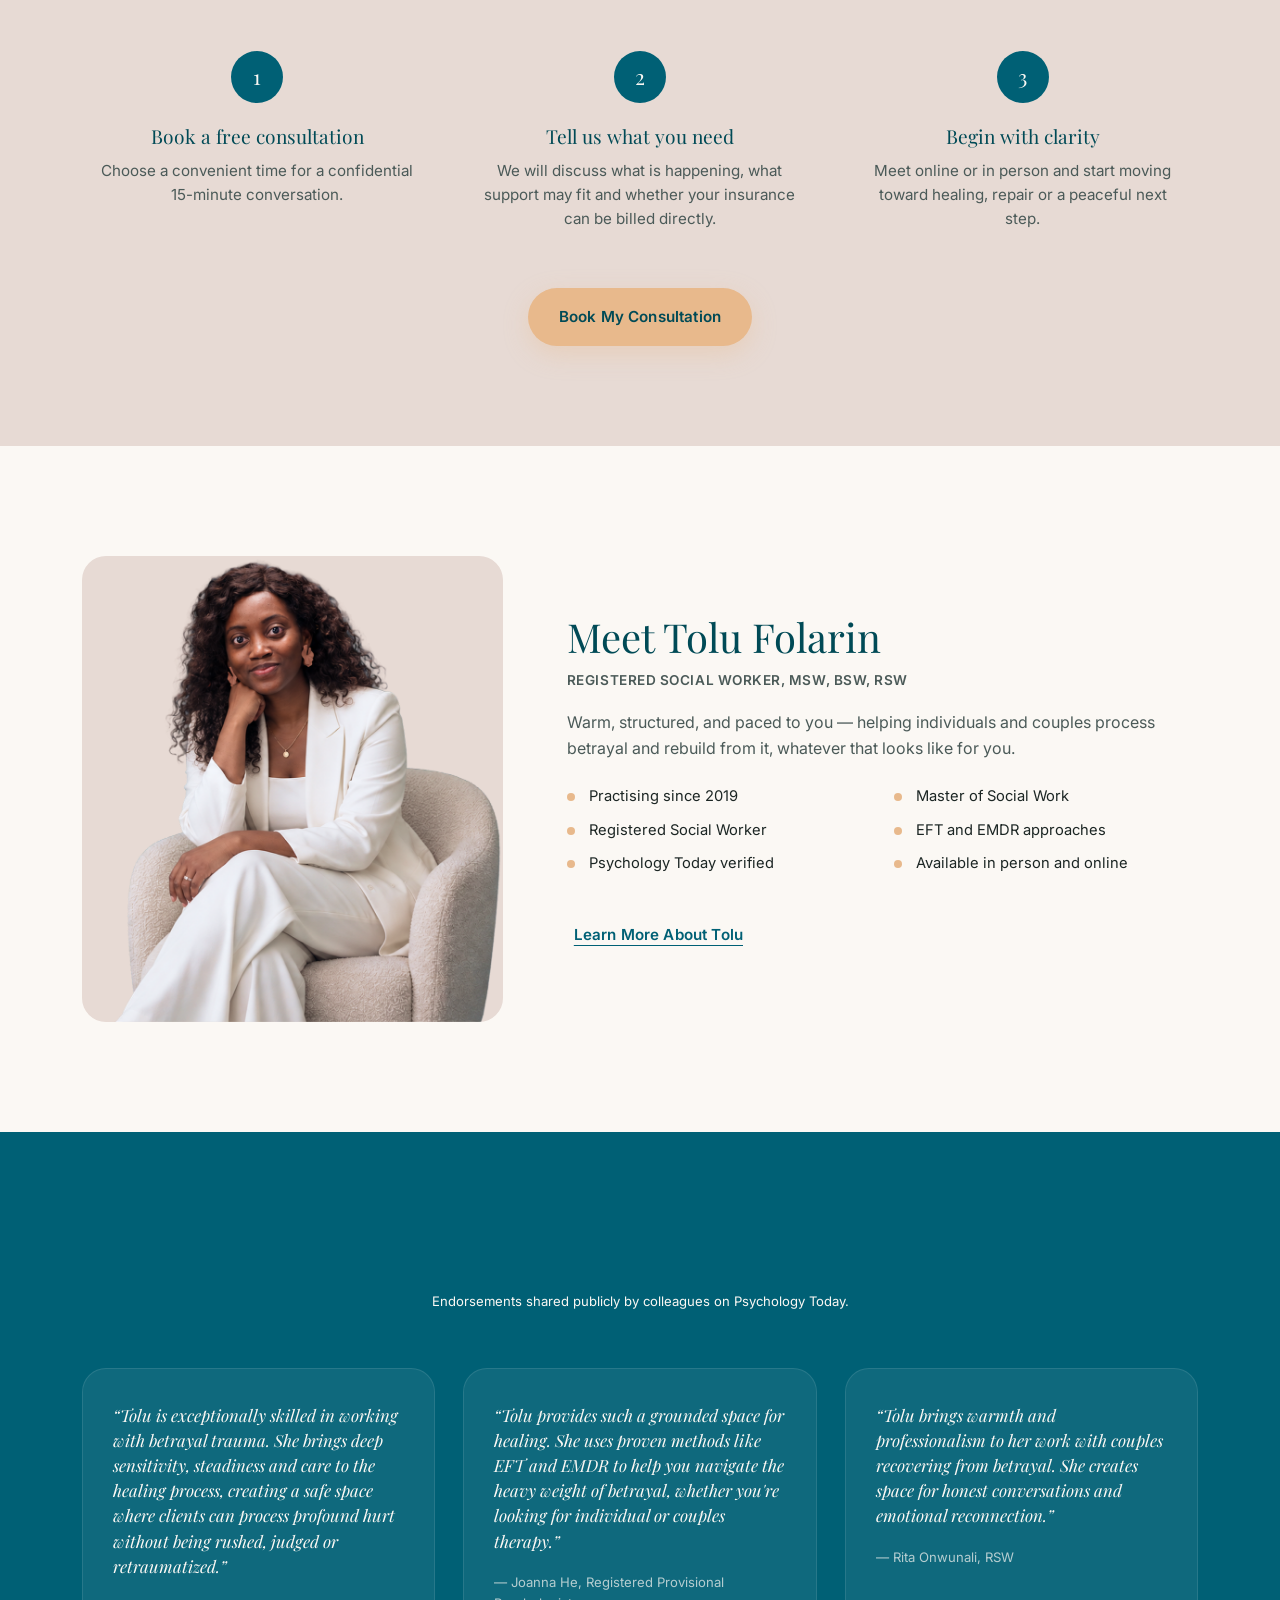
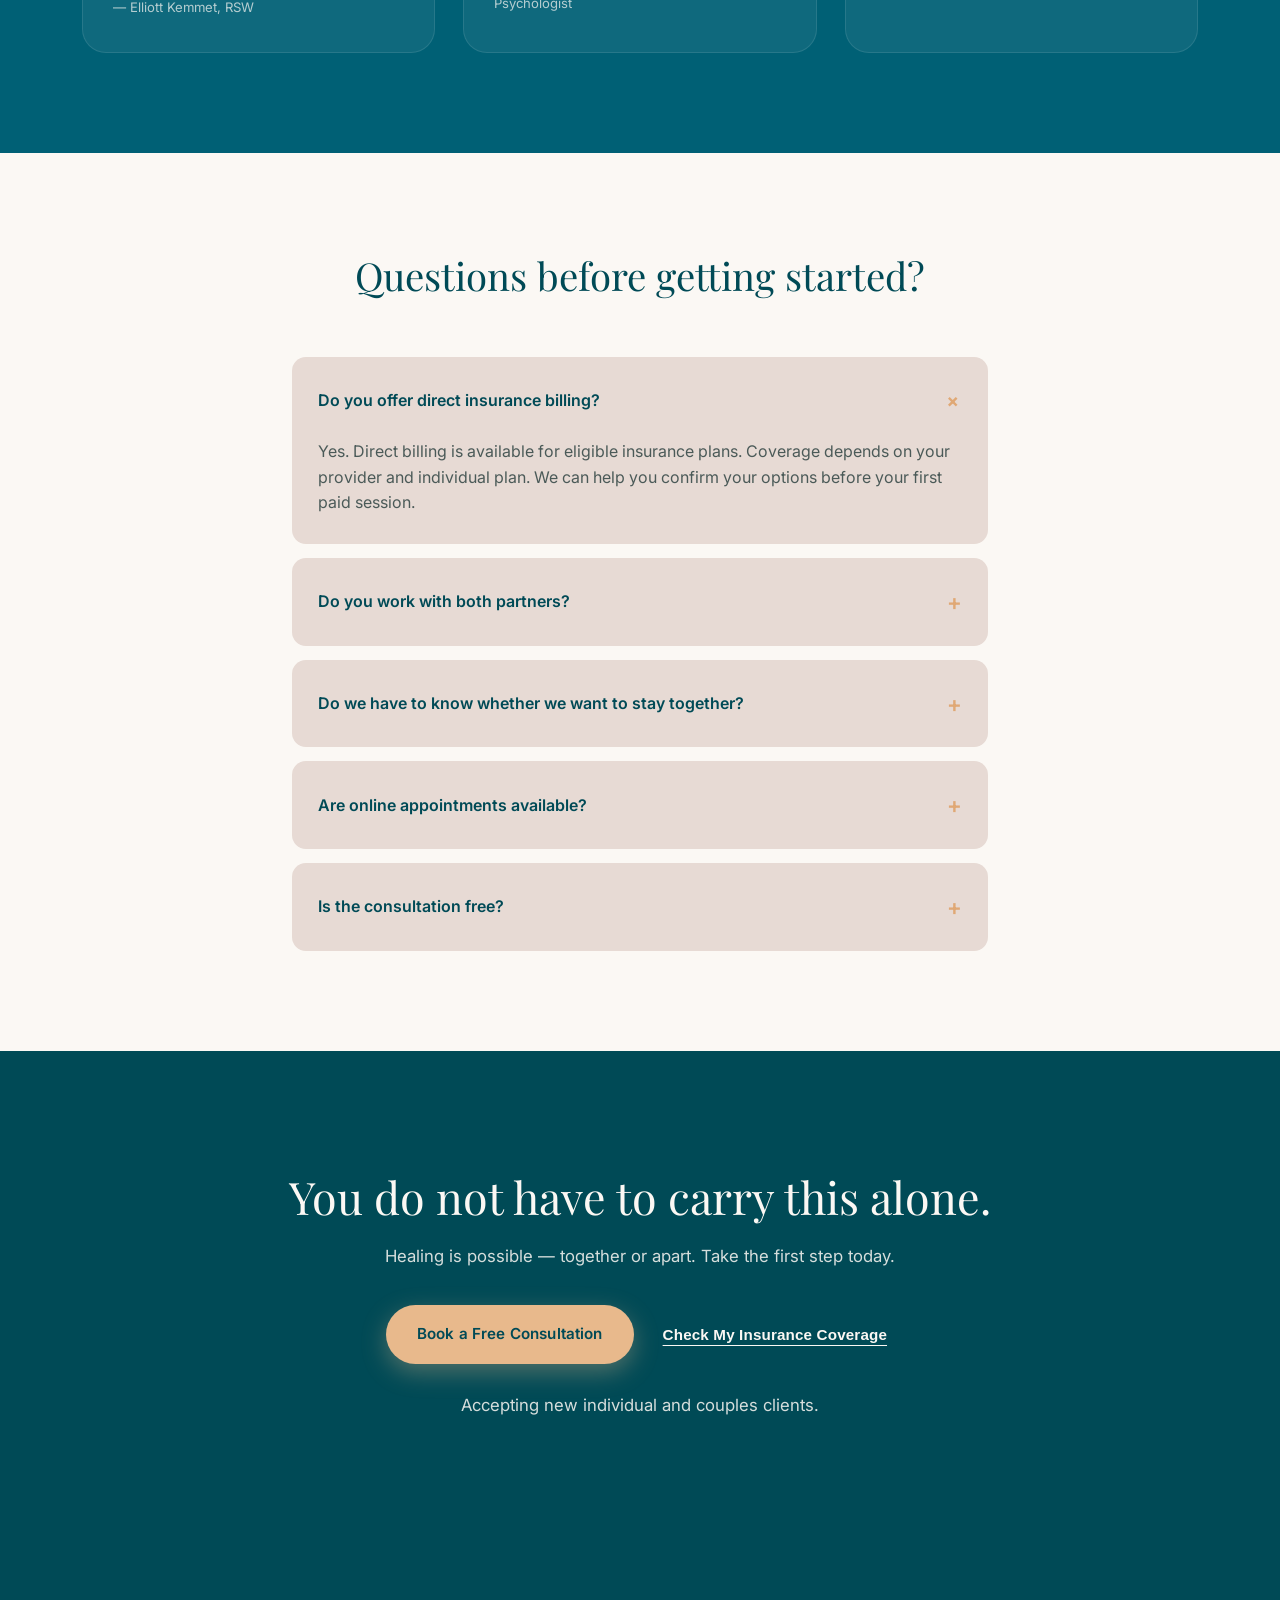
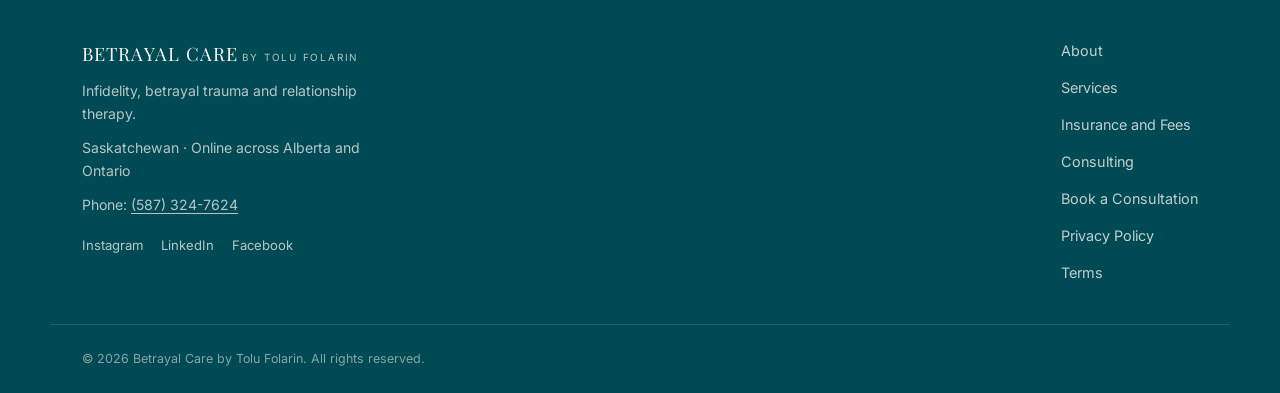
==== commit ace6a7f6: "Saskatchewan-first positioning, insurer dropdown, Consulting link on Services - Reposition location " ====
--- a/index.html
+++ b/index.html
@@ -54,7 +54,7 @@
         <a href="#insurance" class="btn btn-link">Check Insurance Coverage</a>
       </div>
       <p class="trust-line">Registered Social Worker &middot; EFT + EMDR &middot; NIHB-Approved &middot; Direct Billing Available</p>
-      <p class="location-line">Calgary &amp; Edmonton, in person. Online across Alberta &amp; Ontario.</p>
+      <p class="location-line">Based in Saskatchewan. Also serving clients online in Alberta &amp; Ontario.</p>
     </div>
   </section>
 
@@ -218,7 +218,7 @@
         </details>
         <details class="faq-item reveal">
           <summary>Are online appointments available?</summary>
-          <p>Yes. Secure online sessions are available across Alberta and Ontario, with in-person options in Calgary and Edmonton.</p>
+          <p>Yes. Secure online sessions are available across Saskatchewan, Alberta and Ontario, with in-person availability in Alberta.</p>
         </details>
         <details class="faq-item reveal">
           <summary>Is the consultation free?</summary>
@@ -250,7 +250,7 @@
       <span class="logo-main">Betrayal Care</span>
       <span class="logo-sub">by Tolu Folarin</span>
       <p>Infidelity, betrayal trauma and relationship therapy.</p>
-      <p class="footer-location">Calgary &middot; Edmonton &middot; Online across Alberta and Ontario</p>
+      <p class="footer-location">Saskatchewan &middot; Online across Alberta and Ontario</p>
       <p class="footer-phone">Phone: <a href="tel:5873247624">(587) 324-7624</a></p>
       <div class="footer-social">
         <a href="https://www.instagram.com/tolu_folarin" target="_blank" rel="noopener">Instagram</a>
@@ -283,7 +283,42 @@
       <label>Full name<input type="text" name="name" required></label>
       <label>Email<input type="email" name="email" required></label>
       <label>Phone number<input type="tel" name="phone" required></label>
-      <label>Insurance provider<input type="text" name="provider"></label>
+      <label>Insurance provider
+        <select name="provider" id="provider-select">
+          <option value="">Select your provider</option>
+          <option>Canada Life</option>
+          <option>Manulife Financial</option>
+          <option>Beneva</option>
+          <option>Desjardins Insurance</option>
+          <option>ClaimSecure</option>
+          <option>Green Shield Canada (GMS)</option>
+          <option>Industrial Alliance (iA)</option>
+          <option>Johnston Group</option>
+          <option>CINUP</option>
+          <option>GroupHEALTH</option>
+          <option>GroupSource</option>
+          <option>Equitable</option>
+          <option>First Canadian</option>
+          <option>Maximum Benefit</option>
+          <option>People Corporation</option>
+          <option>RWAM</option>
+          <option>Simply Benefits</option>
+          <option>UV Insurance</option>
+          <option>BPA &ndash; Benefit Plan Administrators</option>
+          <option>Cowan Insurance Group</option>
+          <option>Manion</option>
+          <option>MDM Insurance Services</option>
+          <option>TELUS AdjudiCare</option>
+          <option>Union Benefits</option>
+          <option>AGA Financial Group</option>
+          <option>Chambers of Commerce Group Insurance Plan</option>
+          <option>Canadian Construction Workers Union</option>
+          <option>LiUNA Local 183</option>
+          <option>LiUNA Local 506</option>
+          <option value="other">Other (not listed)</option>
+        </select>
+      </label>
+      <label id="provider-other-wrap" hidden>Please specify your provider<input type="text" name="providerOther" id="provider-other-input"></label>
       <label>Type of therapy
         <select name="therapyType">
           <option value="individual">Individual therapy</option>
@@ -305,6 +340,6 @@
   </div>
 </div>
 
-<script src="js/main.js"></script>
+<script src="js/main.js?v=2"></script>
 </body>
 </html>
--- a/css/style.css
+++ b/css/style.css
@@ -561,6 +561,7 @@
   flex-direction: column;
   gap: 6px;
 }
+#coverage-form label[hidden] { display: none; }
 #coverage-form input, #coverage-form select {
   font-family: var(--font-sans);
   font-size: 0.95rem;
@@ -641,6 +642,8 @@
 .service-card h3 { color: var(--teal-900); font-size: 1.2rem; margin-bottom: 10px; }
 .service-card p { color: var(--ink-600); font-size: 0.95rem; margin: 0 0 18px; }
 .service-card a { color: var(--teal-800); font-weight: 600; text-decoration: underline; text-underline-offset: 3px; font-size: 0.9rem; }
+.services-consulting-note { text-align: center; color: var(--ink-600); font-size: 0.9rem; margin: 40px 0 0; }
+.services-consulting-note a { color: var(--teal-800); font-weight: 600; text-decoration: underline; text-underline-offset: 3px; }
 
 /* -------------------- Insurance landing page -------------------- */
 .insurance-hero-note { background: var(--cream-050); padding: 96px 0 40px; }
